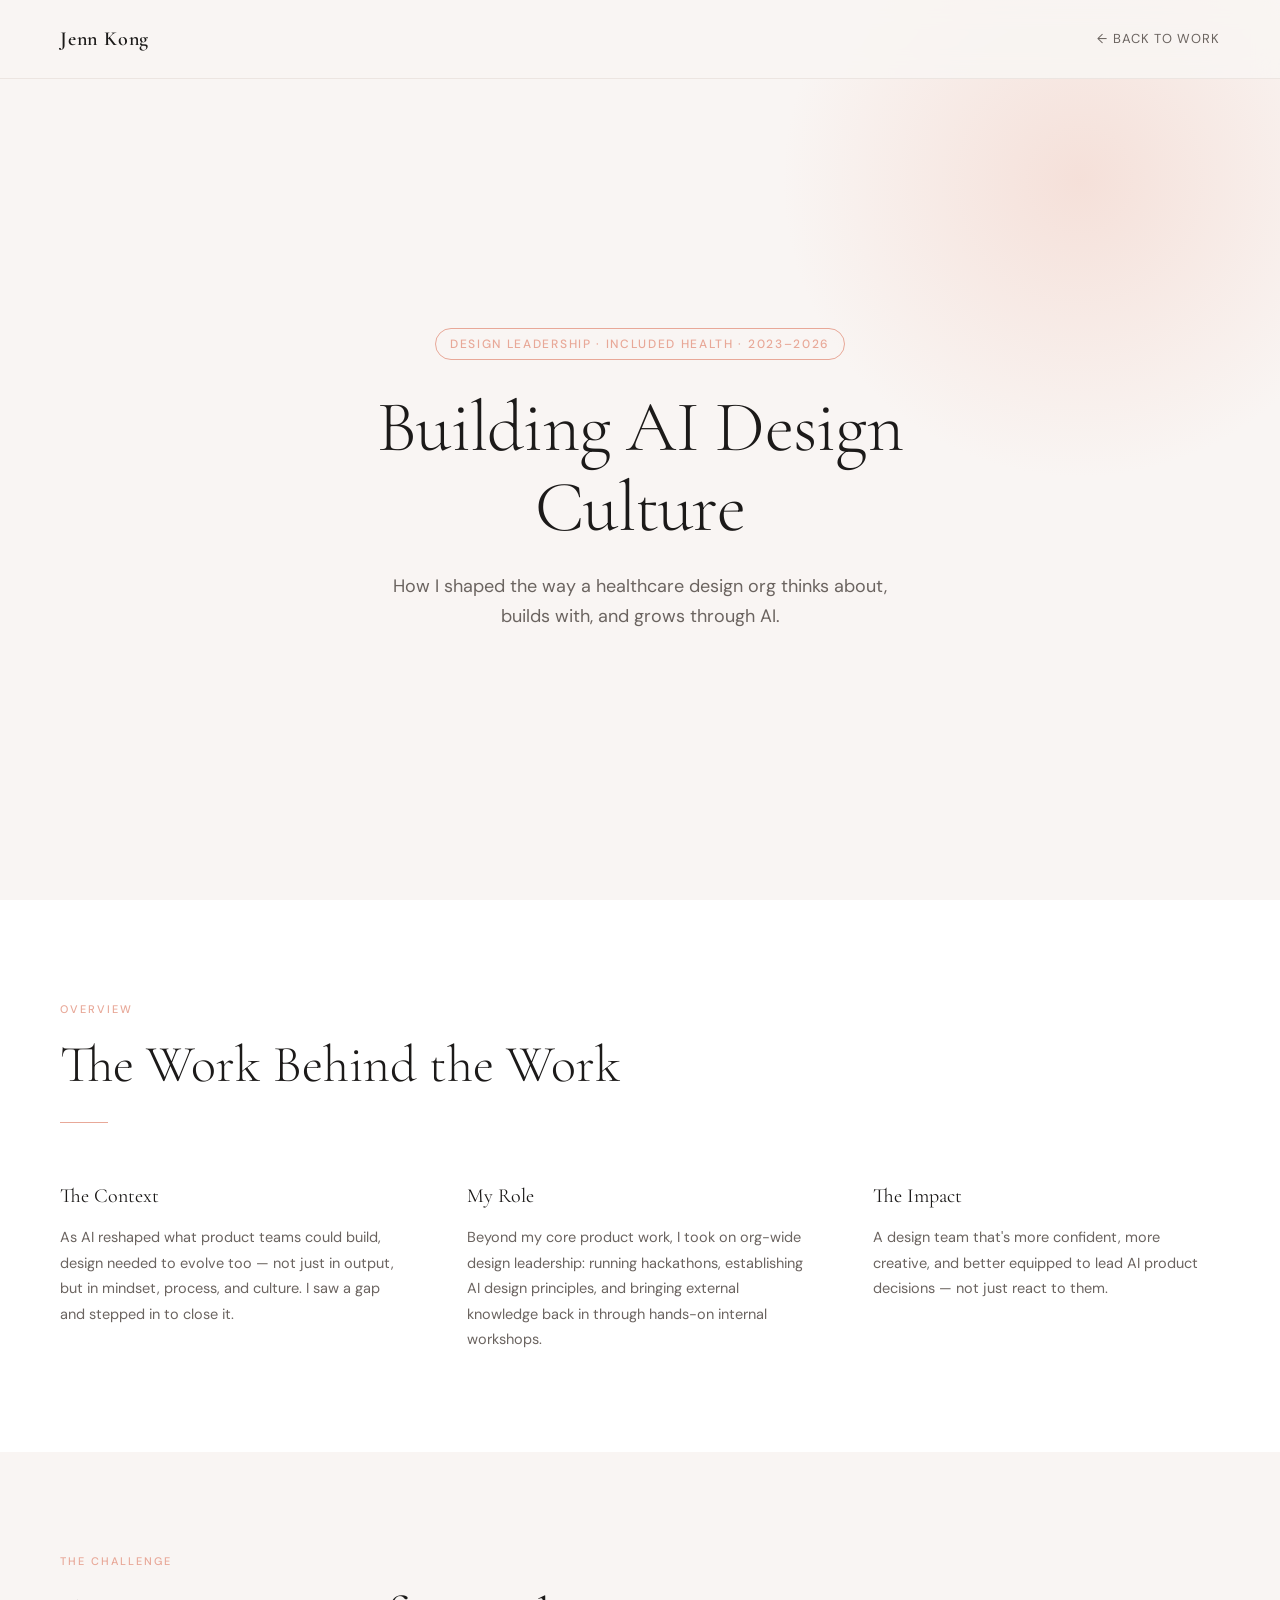
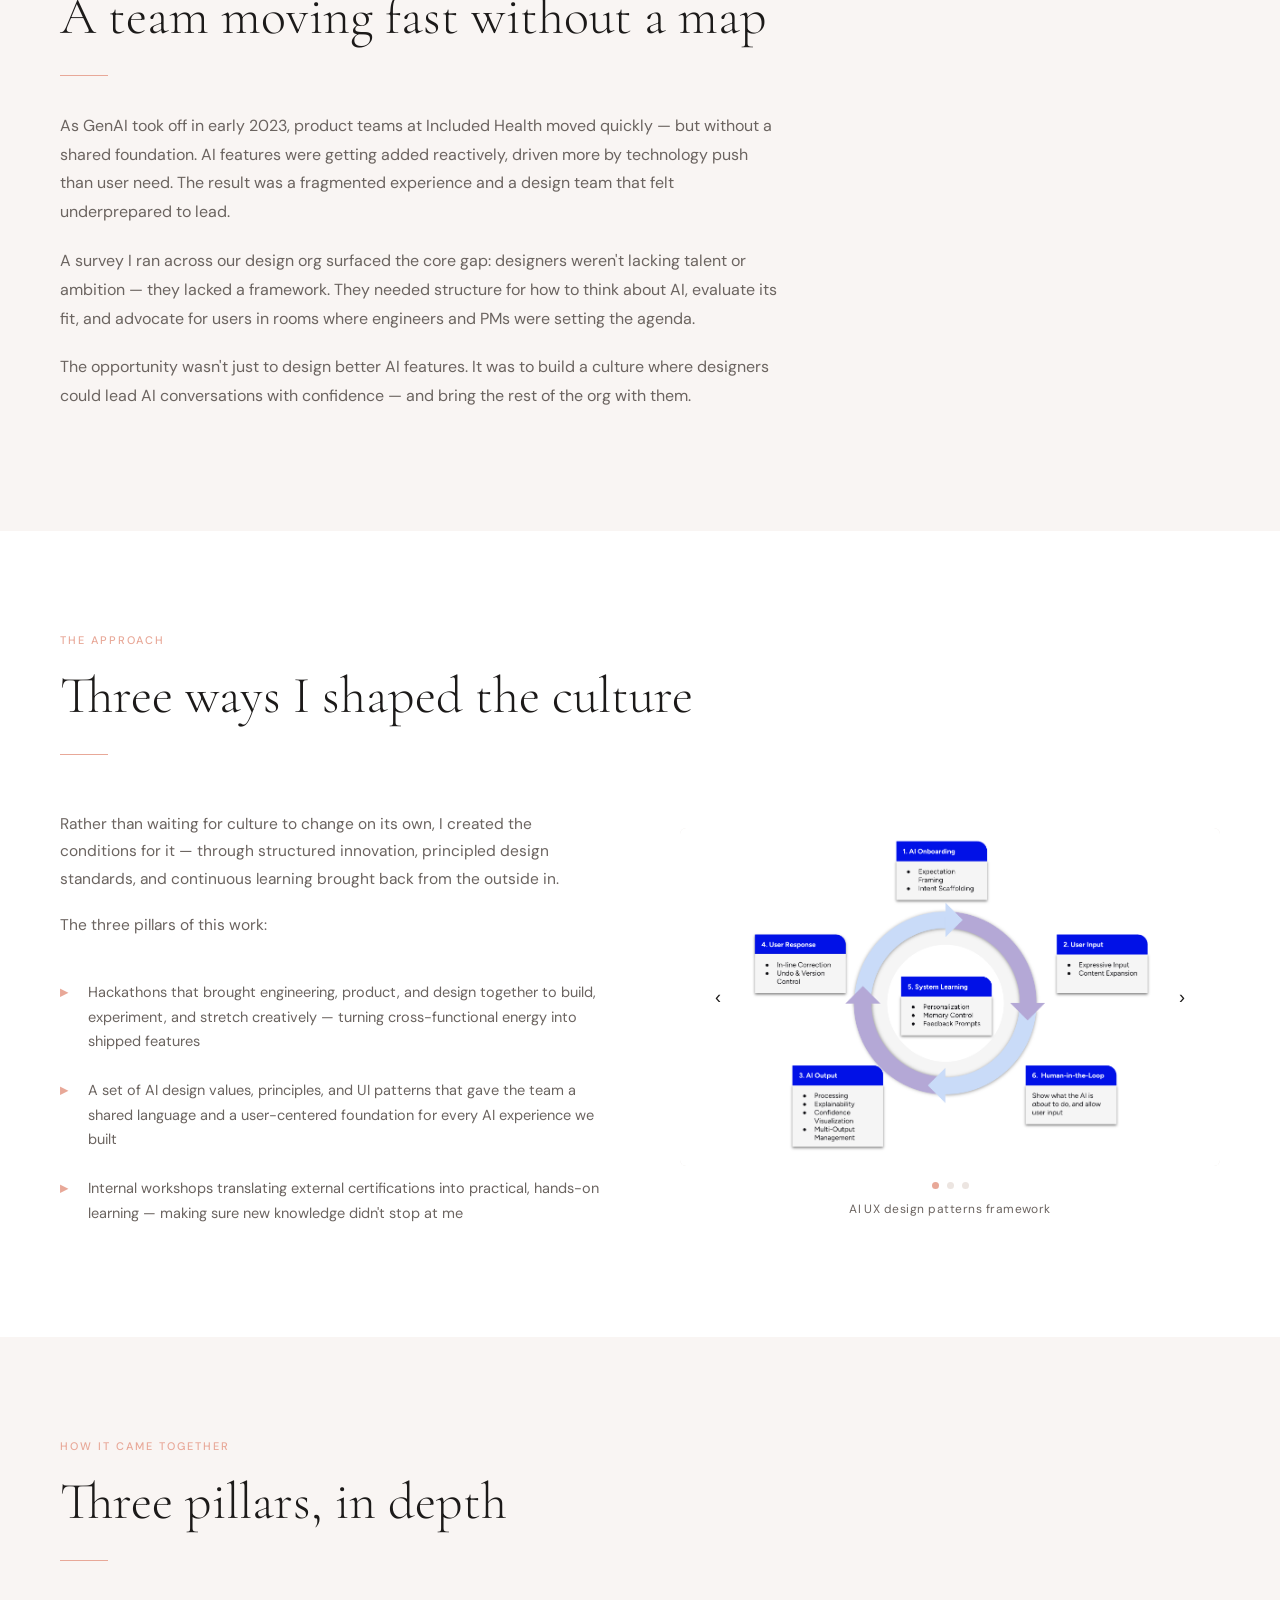
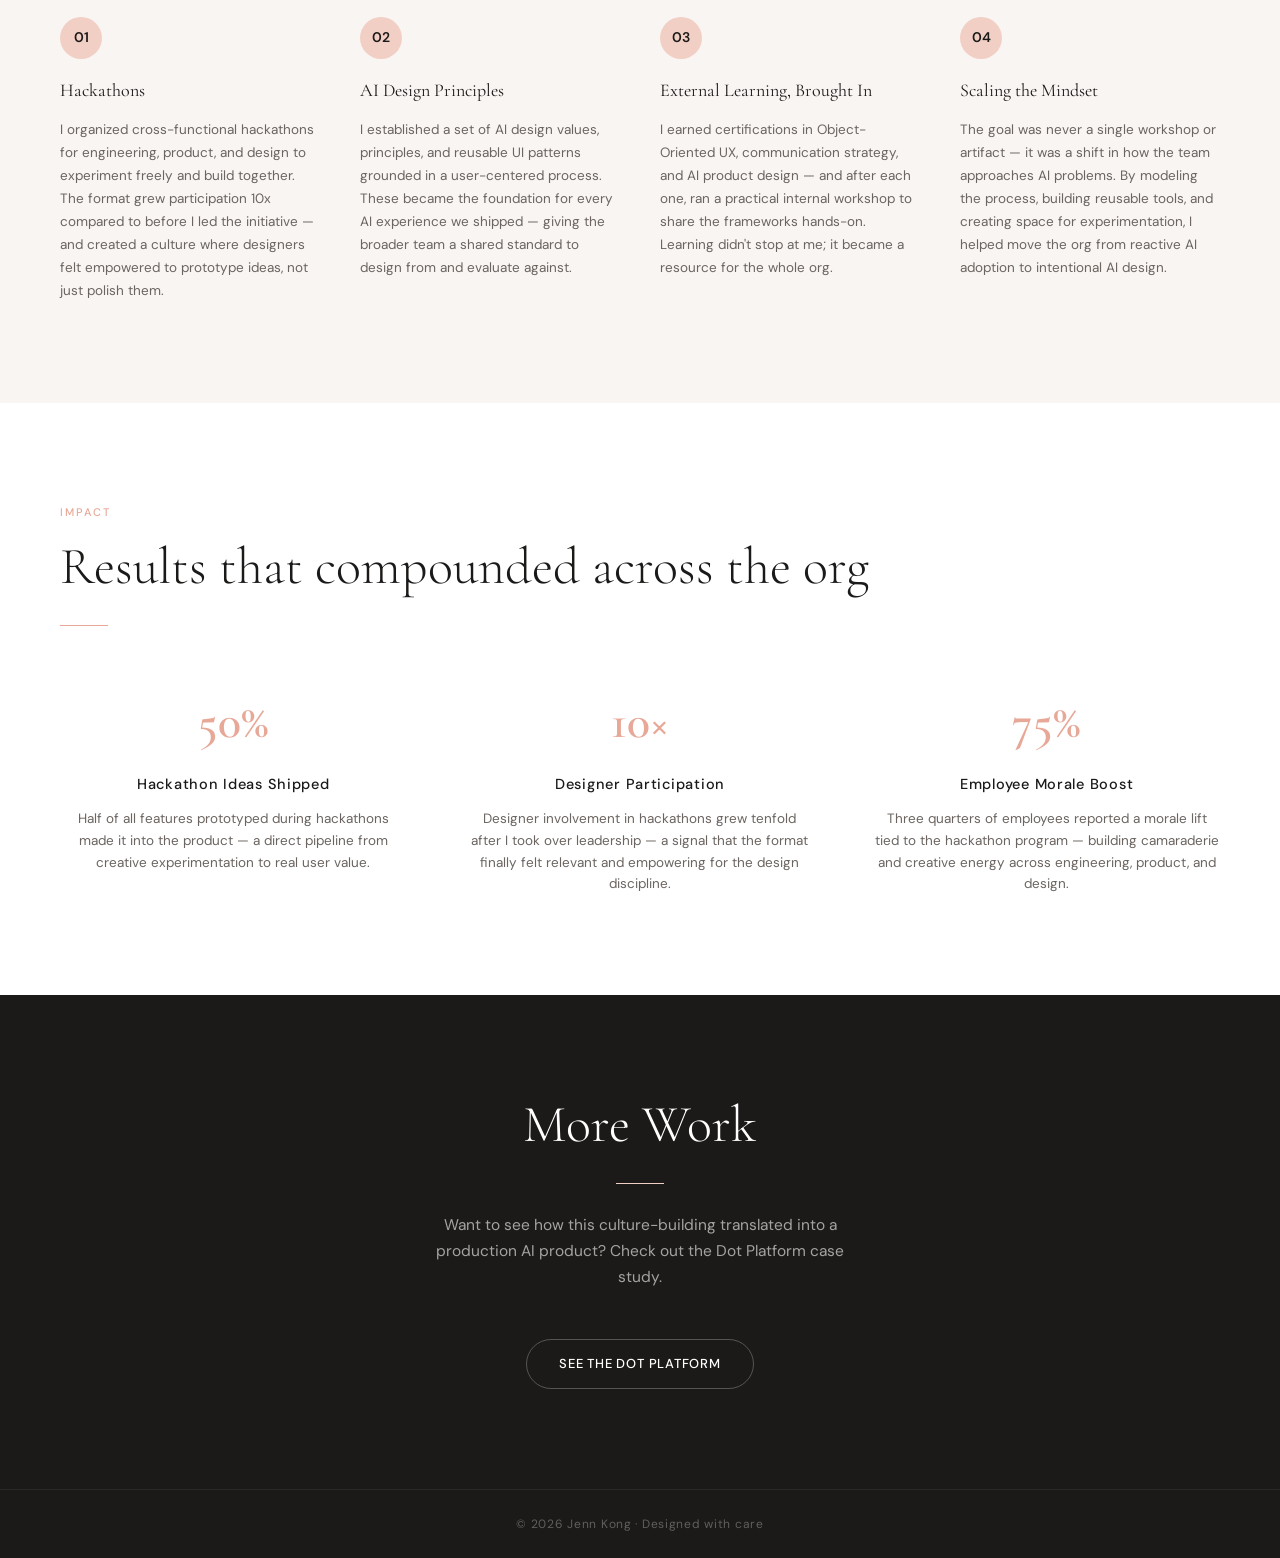
==== case-studies/AIDesignCulture.html @ 0a37d4ef "..." ====
<!DOCTYPE html>
<html lang="en">
<head>
  <meta charset="UTF-8" />
  <meta name="viewport" content="width=device-width, initial-scale=1.0" />
  <title>Building AI Design Culture — Jenn Kong</title>
  <link href="https://fonts.googleapis.com/css2?family=Cormorant+Garamond:ital,wght@0,300;0,400;0,600;1,300;1,400&family=DM+Sans:wght@300;400;500&display=swap" rel="stylesheet" />
  <style>
    :root {
      --blush: #f2cfc4;
      --rose: #e8a898;
      --dark: #1c1a19;
      --mid: #6b6460;
      --light: #f9f5f3;
      --white: #ffffff;
      --border: #ece5e1;
    }

    *, *::before, *::after { box-sizing: border-box; margin: 0; padding: 0; }

    html { scroll-behavior: smooth; }

    body {
      font-family: 'DM Sans', sans-serif;
      background: var(--light);
      color: var(--dark);
      font-size: 15px;
      line-height: 1.7;
      overflow-x: hidden;
    }

    /* ── NAV ── */
    nav {
      position: fixed; top: 0; left: 0; right: 0; z-index: 100;
      display: flex; justify-content: space-between; align-items: center;
      padding: 22px 60px;
      background: rgba(249,245,243,0.88);
      backdrop-filter: blur(12px);
      border-bottom: 1px solid var(--border);
    }
    .nav-logo {
      font-family: 'Cormorant Garamond', serif;
      font-size: 20px; font-weight: 600; letter-spacing: 0.04em;
      color: var(--dark); text-decoration: none;
    }
    .nav-back {
      font-size: 13px; font-weight: 400; letter-spacing: 0.08em;
      text-transform: uppercase; color: var(--mid);
      text-decoration: none; transition: color 0.2s;
    }
    .nav-back:hover { color: var(--dark); }

    /* ── CASE STUDY HEADER ── */
    .case-study-hero {
      min-height: 100vh;
      display: flex; align-items: center; justify-content: center;
      padding: 140px 60px 80px;
      position: relative; overflow: hidden;
      text-align: center;
    }
    .hero-bg-circle {
      position: absolute; top: -120px; right: -100px;
      width: 600px; height: 600px; border-radius: 50%;
      background: radial-gradient(circle, var(--blush) 0%, transparent 70%);
      opacity: 0.55; pointer-events: none;
    }
    .case-study-header {
      max-width: 720px; position: relative; z-index: 1;
    }
    .case-tag {
      display: inline-block; font-size: 12px; letter-spacing: 0.14em;
      text-transform: uppercase; color: var(--rose);
      border: 1px solid var(--rose); padding: 5px 14px; border-radius: 20px;
      margin-bottom: 28px; font-weight: 500;
    }
    h1 {
      font-family: 'Cormorant Garamond', serif;
      font-size: clamp(44px, 7vw, 72px);
      font-weight: 300; line-height: 1.1; letter-spacing: -0.01em;
      color: var(--dark); margin-bottom: 24px;
    }
    .case-subtitle {
      font-size: 18px; color: var(--mid);
      max-width: 500px; margin: 0 auto;
    }

    /* ── SECTION ── */
    section { padding: 100px 60px; }
    .section-label {
      font-size: 11px; letter-spacing: 0.18em; text-transform: uppercase;
      color: var(--rose); font-weight: 500; margin-bottom: 16px;
    }
    h2 {
      font-family: 'Cormorant Garamond', serif;
      font-size: clamp(34px, 5vw, 52px); font-weight: 300;
      line-height: 1.15; color: var(--dark); margin-bottom: 28px;
    }
    .divider {
      width: 48px; height: 1px; background: var(--rose);
      margin-bottom: 36px;
    }

    /* ── OVERVIEW ── */
    #overview { background: var(--white); }
    .overview-grid {
      display: grid; grid-template-columns: repeat(3, 1fr);
      gap: 60px; margin-top: 56px;
    }
    .overview-item h3 {
      font-family: 'Cormorant Garamond', serif;
      font-size: 20px; font-weight: 400; color: var(--dark);
      margin-bottom: 12px;
    }
    .overview-item p {
      color: var(--mid); font-size: 14.5px; line-height: 1.75;
    }

    /* ── PROBLEM ── */
    #problem { background: var(--light); }
    .problem-content {
      max-width: 720px; margin-top: 36px;
    }
    .problem-content p {
      color: var(--mid); font-size: 16px; line-height: 1.8;
      margin-bottom: 20px;
    }

    /* ── SOLUTION ── */
    #solution { background: var(--white); }
    .solution-grid {
      display: grid; grid-template-columns: 1fr 1fr;
      gap: 80px; align-items: center; margin-top: 56px;
    }
    .solution-text {
      color: var(--mid);
    }
    .solution-text p {
      margin-bottom: 18px; font-size: 15.5px; line-height: 1.8;
    }
    .solution-list {
      list-style: none; margin-top: 28px;
    }
    .solution-list li {
      padding: 12px 0; padding-left: 28px; position: relative;
      color: var(--mid); font-size: 14.5px;
    }
    .solution-list li::before {
      content: '▸'; position: absolute; left: 0; color: var(--rose);
      font-weight: bold;
    }
    .solution-image {
      aspect-ratio: 1; border-radius: 4px;
      background: linear-gradient(135deg, var(--blush), var(--border));
      display: flex; align-items: center; justify-content: center;
      font-family: 'Cormorant Garamond', serif;
      font-size: 24px; color: var(--mid); font-style: italic;
    }

    /* ── CAROUSEL ── */
    .carousel-wrapper {
      position: relative; width: 100%; overflow: hidden;
      border-radius: 6px; background: var(--border);
    }
    .carousel-track {
      display: flex;
      transition: transform 0.5s cubic-bezier(0.4, 0, 0.2, 1);
    }
    .carousel-slide {
      min-width: 100%; aspect-ratio: 16/10; overflow: hidden;
    }
    .carousel-slide img {
      width: 100%; height: 100%; object-fit: cover;
      display: block; cursor: pointer;
    }
    .carousel-slide.fit-contain img {
      object-fit: contain; background: var(--white);
    }
    .carousel-btn {
      position: absolute; top: 50%; transform: translateY(-50%);
      background: rgba(255,255,255,0.9); border: none;
      width: 44px; height: 44px; border-radius: 50%;
      cursor: pointer; font-size: 18px;
      display: flex; align-items: center; justify-content: center;
      transition: all 0.2s; z-index: 10; color: var(--dark);
    }
    .carousel-btn:hover { background: var(--white); box-shadow: 0 4px 16px rgba(0,0,0,0.12); }
    .carousel-btn-prev { left: 16px; }
    .carousel-btn-next { right: 16px; }
    .carousel-dots {
      display: flex; justify-content: center; gap: 8px; margin-top: 16px;
    }
    .carousel-dot {
      width: 7px; height: 7px; border-radius: 50%;
      background: var(--border); cursor: pointer;
      transition: background 0.2s; border: none;
    }
    .carousel-dot.active { background: var(--rose); }
    .carousel-caption {
      font-size: 12px; color: var(--mid); text-align: center;
      margin-top: 10px; letter-spacing: 0.04em; min-height: 18px;
    }

    /* ── PROCESS ── */
    #process { background: var(--light); }
    .process-timeline {
      display: grid; grid-template-columns: repeat(4, 1fr);
      gap: 40px; margin-top: 56px;
    }
    .timeline-item h3 {
      font-family: 'Cormorant Garamond', serif;
      font-size: 18px; font-weight: 400; color: var(--dark);
      margin-bottom: 14px;
    }
    .timeline-item p {
      color: var(--mid); font-size: 13.5px; line-height: 1.7;
    }
    .timeline-step {
      display: inline-block; width: 42px; height: 42px;
      border-radius: 50%; background: var(--blush);
      display: flex; align-items: center; justify-content: center;
      font-weight: 600; color: var(--dark); margin-bottom: 16px;
      font-size: 14px;
    }

    /* ── RESULTS ── */
    #results { background: var(--white); }
    .results-grid {
      display: grid; grid-template-columns: repeat(3, 1fr);
      gap: 60px; margin-top: 56px;
    }
    .result-card {
      text-align: center;
    }
    .result-stat {
      font-family: 'Cormorant Garamond', serif;
      font-size: 48px; font-weight: 600; color: var(--rose);
      margin-bottom: 8px;
    }
    .result-label {
      color: var(--dark); font-size: 14.5px; font-weight: 500;
      letter-spacing: 0.05em;
    }
    .result-desc {
      color: var(--mid); font-size: 13.5px; margin-top: 12px;
      line-height: 1.6;
    }

    /* ── CTA ── */
    .case-study-cta {
      text-align: center; padding: 100px 60px;
      background: var(--dark); color: var(--white);
    }
    .case-study-cta h2 { color: var(--white); }
    .case-study-cta .divider { background: var(--blush); margin: 28px auto; }
    .case-study-cta p {
      color: rgba(255,255,255,0.6); max-width: 440px;
      margin: 0 auto 48px; font-size: 15.5px;
    }
    .btn {
      display: inline-block; padding: 13px 32px; border-radius: 40px;
      font-size: 13px; font-weight: 500; letter-spacing: 0.06em;
      text-transform: uppercase; text-decoration: none;
      transition: all 0.25s;
    }
    .btn-outline {
      background: transparent; color: var(--white);
      border: 1px solid rgba(255,255,255,0.25);
    }
    .btn-outline:hover {
      background: var(--blush); color: var(--dark);
      border-color: var(--blush);
    }

    /* ── FOOTER ── */
    footer {
      background: var(--dark); color: rgba(255,255,255,0.3);
      text-align: center; font-size: 12px; letter-spacing: 0.06em;
      padding: 24px 60px; border-top: 1px solid rgba(255,255,255,0.07);
    }

    /* ── RESPONSIVE ── */
    @media (max-width: 900px) {
      nav { padding: 18px 28px; }
      section { padding: 72px 28px; }
      .case-study-hero { padding: 120px 28px 60px; }
      .overview-grid,
      .solution-grid,
      .results-grid { grid-template-columns: 1fr; gap: 40px; }
      .process-timeline { grid-template-columns: 1fr 1fr; }
    }
    @media (max-width: 600px) {
      .process-timeline { grid-template-columns: 1fr; }
    }
  </style>
</head>
<body>

  <!-- NAV -->
  <nav>
    <a href="../index.html" class="nav-logo">Jenn Kong</a>
    <a href="../index.html#projects" class="nav-back">← Back to Work</a>
  </nav>

  <!-- HERO -->
  <section class="case-study-hero">
    <div class="hero-bg-circle"></div>
    <div class="case-study-header">
      <div class="case-tag">Design Leadership · Included Health · 2023–2026</div>
      <h1>Building AI Design Culture</h1>
      <p class="case-subtitle">How I shaped the way a healthcare design org thinks about, builds with, and grows through AI.</p>
    </div>
  </section>

  <section id="overview">
    <div class="section-label">Overview</div>
    <h2>The Work Behind the Work</h2>
    <div class="divider"></div>
    <div class="overview-grid">
      <div class="overview-item">
        <h3>The Context</h3>
        <p>As AI reshaped what product teams could build, design needed to evolve too — not just in output, but in mindset, process, and culture. I saw a gap and stepped in to close it.</p>
      </div>
      <div class="overview-item">
        <h3>My Role</h3>
        <p>Beyond my core product work, I took on org-wide design leadership: running hackathons, establishing AI design principles, and bringing external knowledge back in through hands-on internal workshops.</p>
      </div>
      <div class="overview-item">
        <h3>The Impact</h3>
        <p>A design team that's more confident, more creative, and better equipped to lead AI product decisions — not just react to them.</p>
      </div>
    </div>
  </section>

  <!-- PROBLEM -->
  <section id="problem">
    <div class="section-label">The Challenge</div>
    <h2>A team moving fast without a map</h2>
    <div class="divider"></div>
    <div class="problem-content">
      <p>As GenAI took off in early 2023, product teams at Included Health moved quickly — but without a shared foundation. AI features were getting added reactively, driven more by technology push than user need. The result was a fragmented experience and a design team that felt underprepared to lead.</p>
      <p>A survey I ran across our design org surfaced the core gap: designers weren't lacking talent or ambition — they lacked a framework. They needed structure for how to think about AI, evaluate its fit, and advocate for users in rooms where engineers and PMs were setting the agenda.</p>
      <p>The opportunity wasn't just to design better AI features. It was to build a culture where designers could lead AI conversations with confidence — and bring the rest of the org with them.</p>
    </div>
  </section>

  <!-- SOLUTION -->
  <section id="solution">
    <div class="section-label">The Approach</div>
    <h2>Three ways I shaped the culture</h2>
    <div class="divider"></div>
    <div class="solution-grid">
      <div class="solution-text">
        <p>Rather than waiting for culture to change on its own, I created the conditions for it — through structured innovation, principled design standards, and continuous learning brought back from the outside in.</p>
        <p>The three pillars of this work:</p>
        <ul class="solution-list">
          <li>Hackathons that brought engineering, product, and design together to build, experiment, and stretch creatively — turning cross-functional energy into shipped features</li>
          <li>A set of AI design values, principles, and UI patterns that gave the team a shared language and a user-centered foundation for every AI experience we built</li>
          <li>Internal workshops translating external certifications into practical, hands-on learning — making sure new knowledge didn't stop at me</li>
        </ul>
      </div>
      <div>
        <div class="carousel-wrapper">
          <div class="carousel-track" id="carouselTrack">
            <div class="carousel-slide fit-contain"><img src="../images/AI-UX-patterns.png" alt="AI UX design patterns framework" /></div>
            <div class="carousel-slide"><img src="../images/AI-Workshop.jpg" alt="AI design workshop in session" /></div>
            <div class="carousel-slide fit-contain"><img src="../images/Kong-sketch_notes.png" alt="Sketchnotes from Rosenfeld Media talk" /></div>
          </div>
          <button class="carousel-btn carousel-btn-prev" onclick="moveCarousel(-1)">‹</button>
          <button class="carousel-btn carousel-btn-next" onclick="moveCarousel(1)">›</button>
        </div>
        <div class="carousel-dots" id="carouselDots">
          <button class="carousel-dot active" onclick="goToSlide(0)"></button>
          <button class="carousel-dot" onclick="goToSlide(1)"></button>
          <button class="carousel-dot" onclick="goToSlide(2)"></button>
        </div>
        <div class="carousel-caption" id="carouselCaption">AI UX design patterns framework</div>
      </div>
    </div>
  </section>

  <!-- PROCESS -->
  <section id="process">
    <div class="section-label">How It Came Together</div>
    <h2>Three pillars, in depth</h2>
    <div class="divider"></div>
    <div class="process-timeline">
      <div class="timeline-item">
        <div class="timeline-step">01</div>
        <h3>Hackathons</h3>
        <p>I organized cross-functional hackathons for engineering, product, and design to experiment freely and build together. The format grew participation 10x compared to before I led the initiative — and created a culture where designers felt empowered to prototype ideas, not just polish them.</p>
      </div>
      <div class="timeline-item">
        <div class="timeline-step">02</div>
        <h3>AI Design Principles</h3>
        <p>I established a set of AI design values, principles, and reusable UI patterns grounded in a user-centered process. These became the foundation for every AI experience we shipped — giving the broader team a shared standard to design from and evaluate against.</p>
      </div>
      <div class="timeline-item">
        <div class="timeline-step">03</div>
        <h3>External Learning, Brought In</h3>
        <p>I earned certifications in Object-Oriented UX, communication strategy, and AI product design — and after each one, ran a practical internal workshop to share the frameworks hands-on. Learning didn't stop at me; it became a resource for the whole org.</p>
      </div>
      <div class="timeline-item">
        <div class="timeline-step">04</div>
        <h3>Scaling the Mindset</h3>
        <p>The goal was never a single workshop or artifact — it was a shift in how the team approaches AI problems. By modeling the process, building reusable tools, and creating space for experimentation, I helped move the org from reactive AI adoption to intentional AI design.</p>
      </div>
    </div>
  </section>

  <!-- RESULTS -->
  <section id="results">
    <div class="section-label">Impact</div>
    <h2>Results that compounded across the org</h2>
    <div class="divider"></div>
    <div class="results-grid">
      <div class="result-card">
        <div class="result-stat">50%</div>
        <div class="result-label">Hackathon Ideas Shipped</div>
        <p class="result-desc">Half of all features prototyped during hackathons made it into the product — a direct pipeline from creative experimentation to real user value.</p>
      </div>
      <div class="result-card">
        <div class="result-stat">10×</div>
        <div class="result-label">Designer Participation</div>
        <p class="result-desc">Designer involvement in hackathons grew tenfold after I took over leadership — a signal that the format finally felt relevant and empowering for the design discipline.</p>
      </div>
      <div class="result-card">
        <div class="result-stat">75%</div>
        <div class="result-label">Employee Morale Boost</div>
        <p class="result-desc">Three quarters of employees reported a morale lift tied to the hackathon program — building camaraderie and creative energy across engineering, product, and design.</p>
      </div>
    </div>
  </section>

  <!-- CTA -->
  <section class="case-study-cta">
    <h2>More Work</h2>
    <div class="divider"></div>
    <p>Want to see how this culture-building translated into a production AI product? Check out the Dot Platform case study.</p>
    <a href="DotPlatform.html" class="btn btn-outline">See the Dot Platform</a>
  </section>

  <!-- FOOTER -->
  <footer>
    <span>© 2026 Jenn Kong · Designed with care</span>
  </footer>

  <script>
    const captions = [
      'AI UX design patterns framework',
      'AI design workshop in session',
      'Sketchnotes from Rosenfeld Media talk'
    ];

    let current = 0;
    const total = 3;

    function updateCarousel() {
      document.getElementById('carouselTrack').style.transform = `translateX(-${current * 100}%)`;
      document.getElementById('carouselCaption').textContent = captions[current];
      document.querySelectorAll('.carousel-dot').forEach((dot, i) => {
        dot.classList.toggle('active', i === current);
      });
    }

    let isPaused = false;
    let autoPlay;

    function startAutoPlay() {
      clearInterval(autoPlay);
      autoPlay = setInterval(() => {
        current = (current + 1 + total) % total;
        updateCarousel();
      }, 4000);
    }

    function pauseCarousel() { clearInterval(autoPlay); }
    function resumeCarousel() { if (!isPaused) startAutoPlay(); }

    function moveCarousel(dir) {
      current = (current + dir + total) % total;
      updateCarousel();
      isPaused = true;
      pauseCarousel();
    }

    function goToSlide(index) {
      current = index;
      updateCarousel();
    }

    startAutoPlay();

    document.querySelector('.carousel-wrapper').addEventListener('mouseenter', pauseCarousel);
    document.querySelector('.carousel-wrapper').addEventListener('mouseleave', resumeCarousel);

    document.querySelectorAll('.carousel-slide img').forEach(img => {
      img.addEventListener('click', () => {
        isPaused ? (isPaused = false, startAutoPlay()) : (isPaused = true, pauseCarousel());
      });
    });
  </script>
</body>
</html>
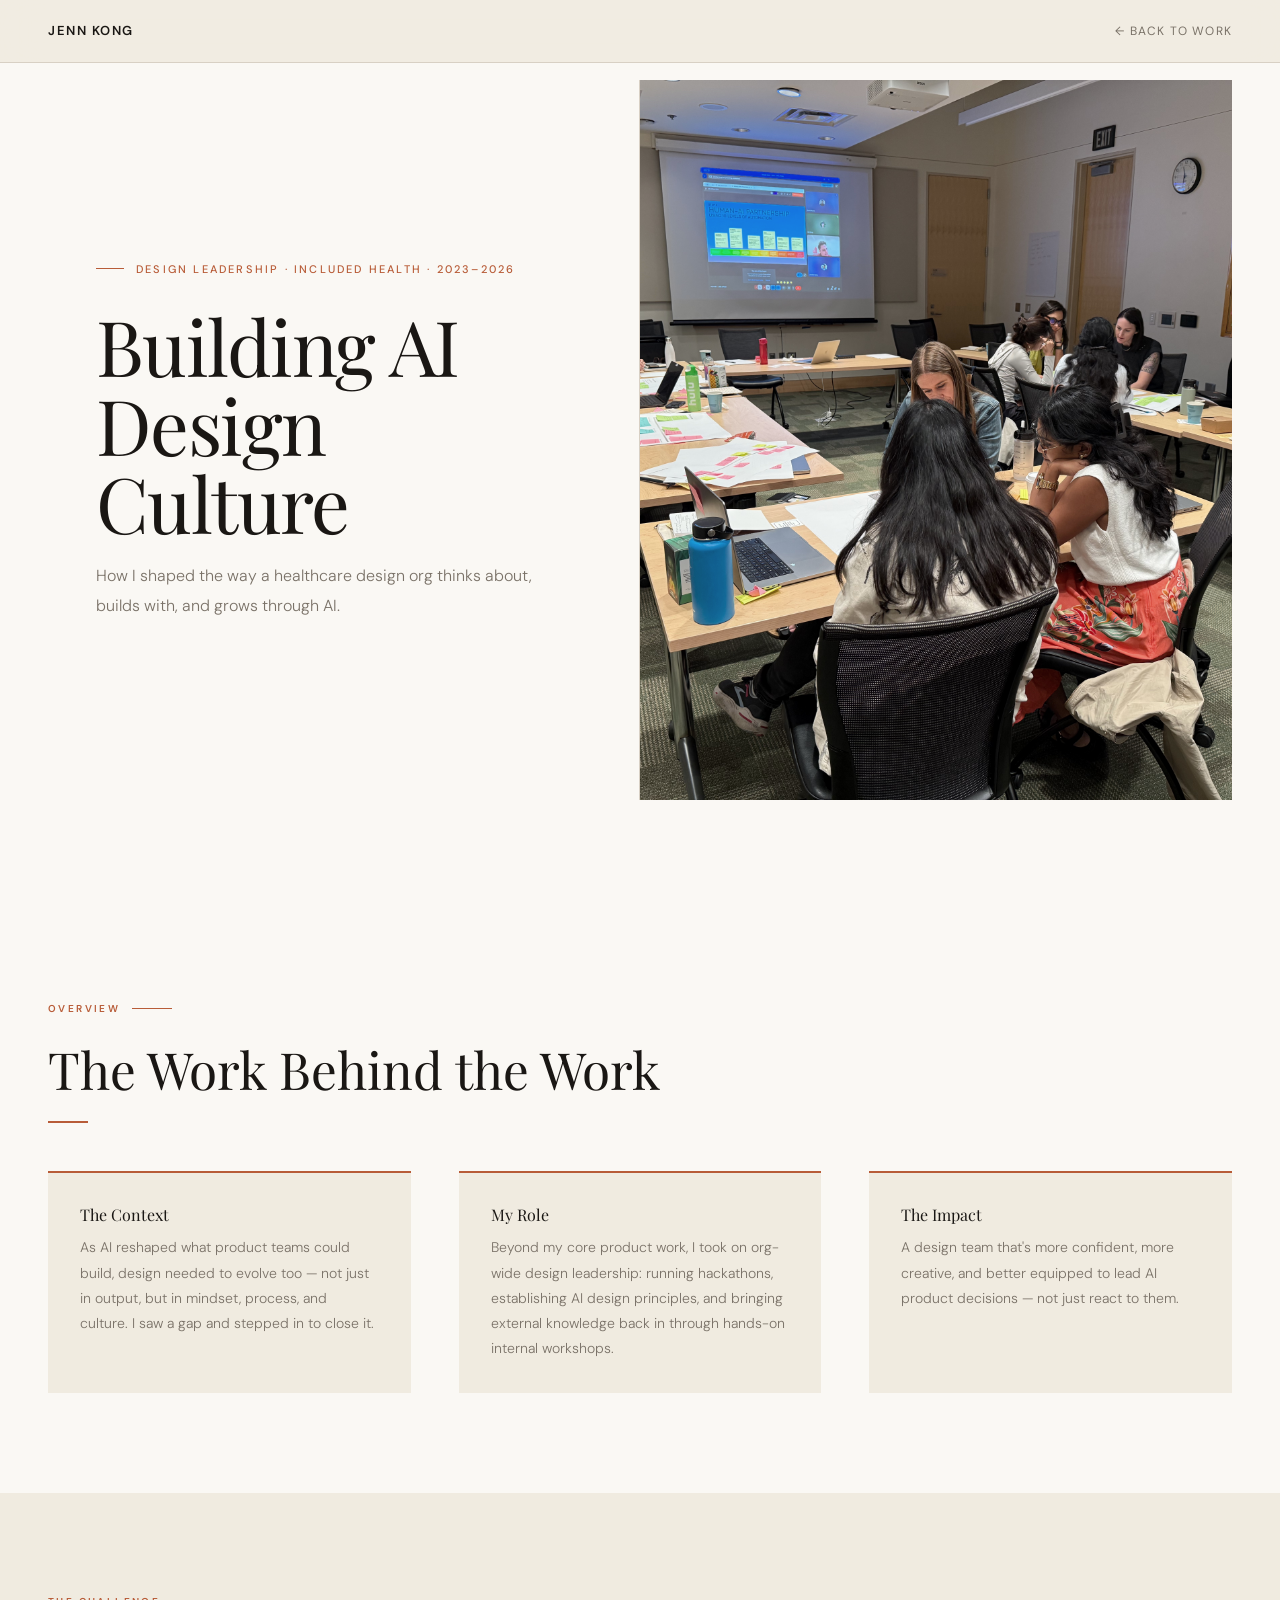
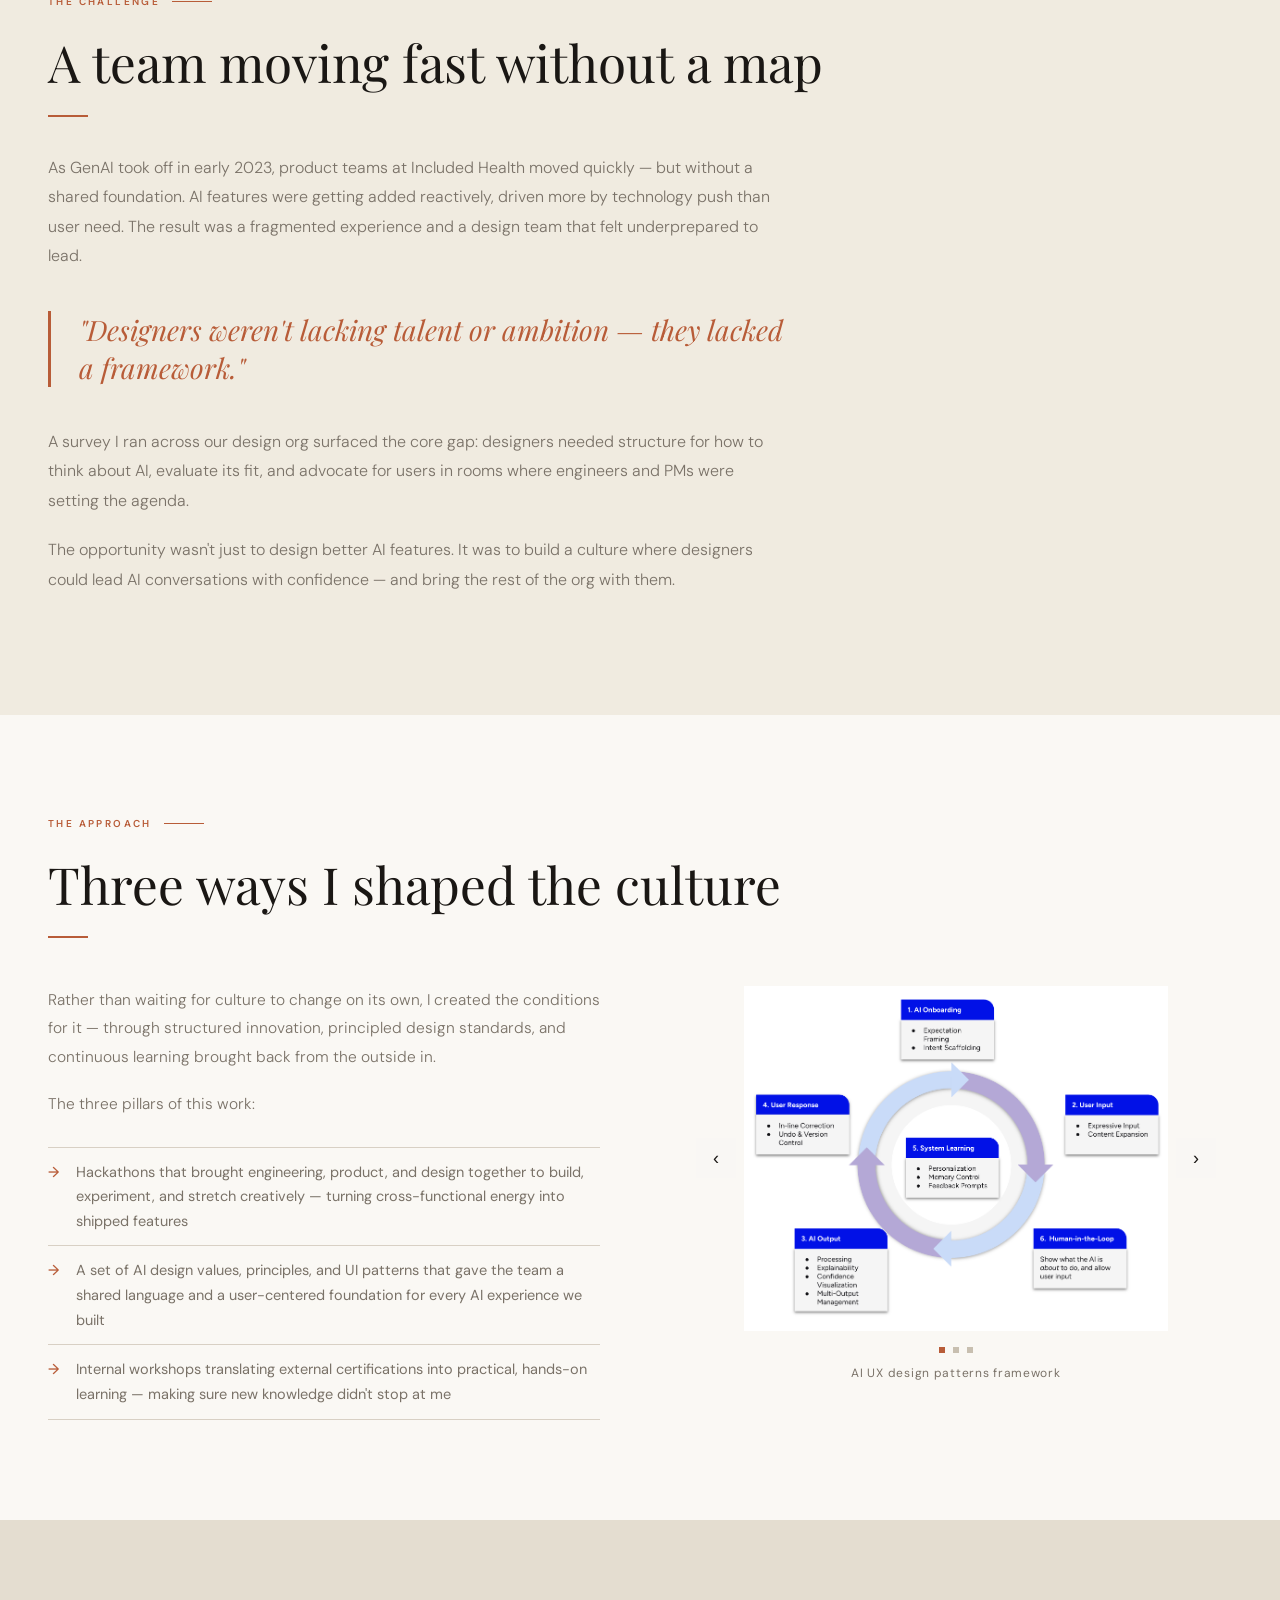
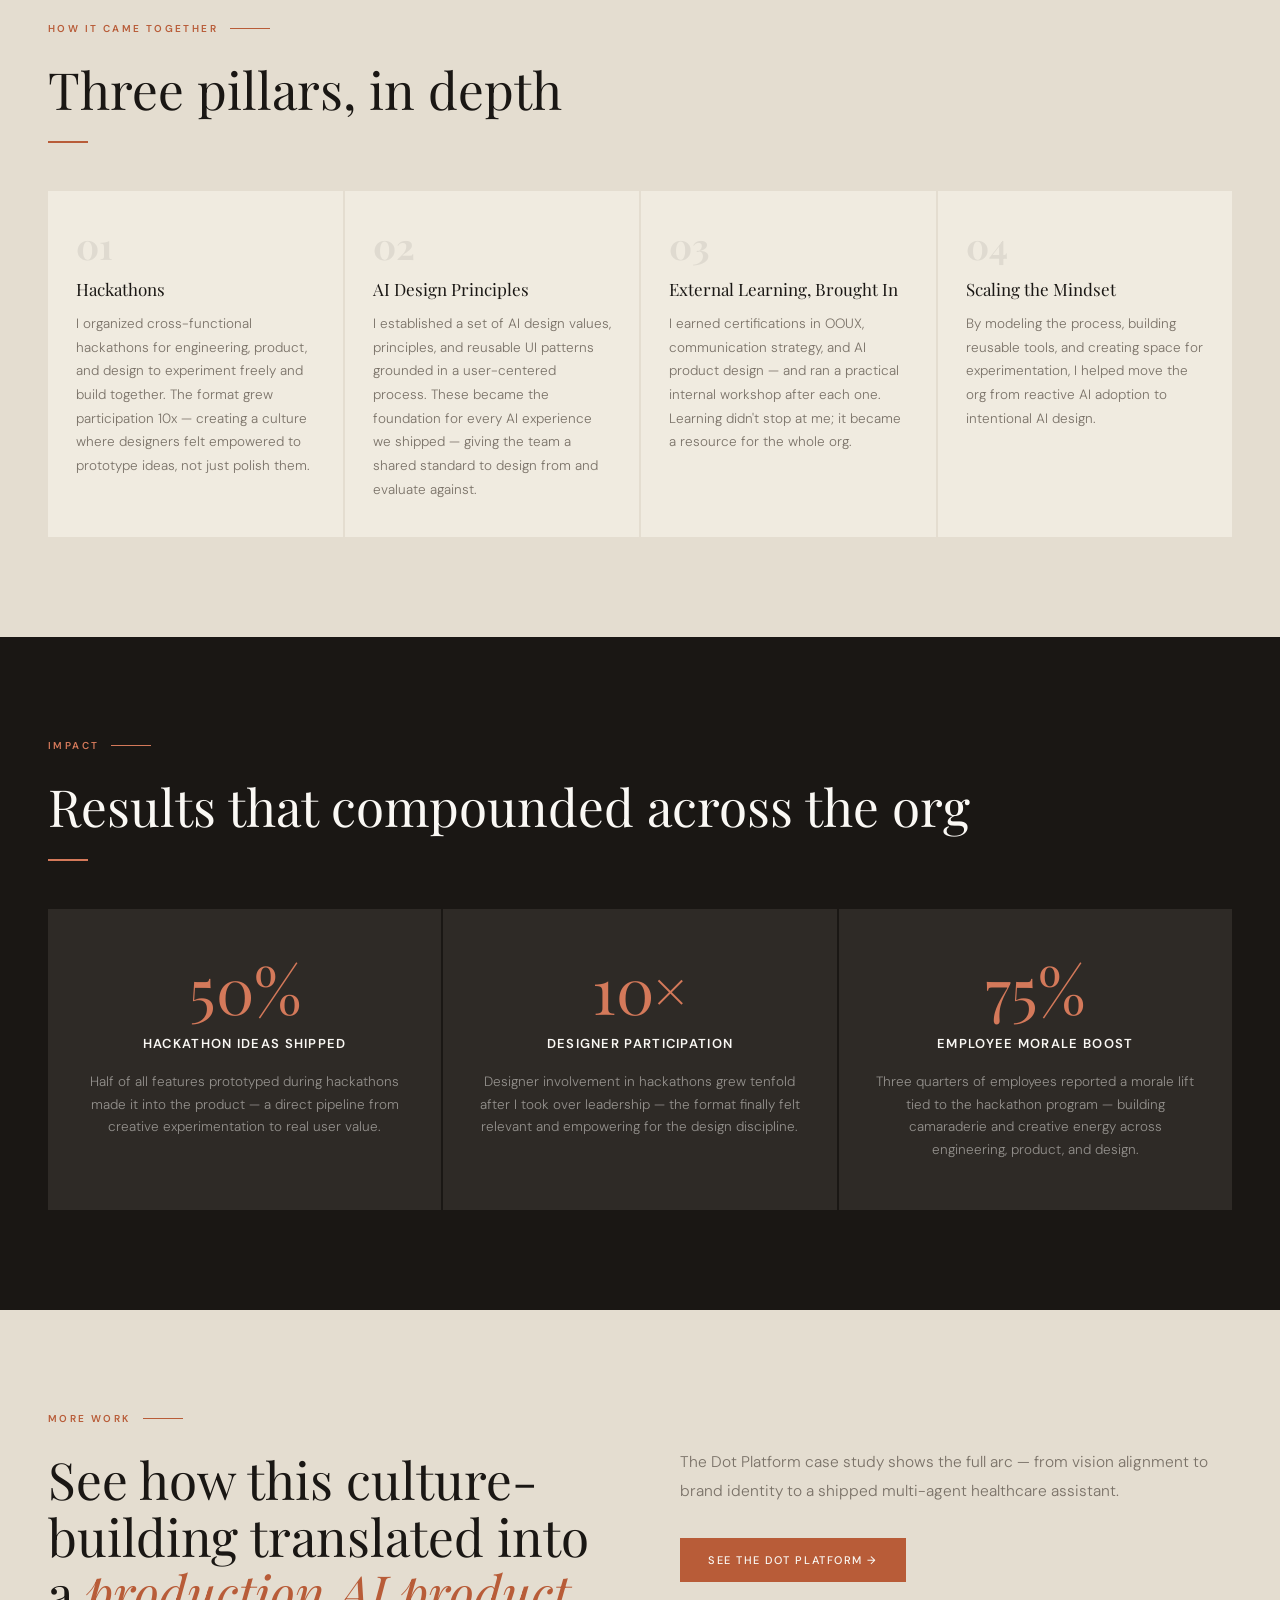
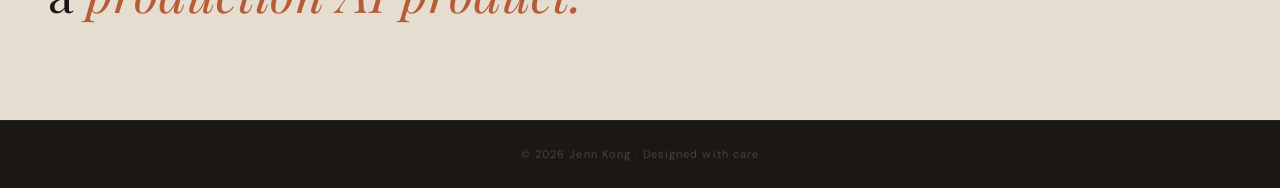
==== commit 46936f0a: "..." ====
--- a/case-studies/AIDesignCulture.html
+++ b/case-studies/AIDesignCulture.html
@@ -4,294 +4,7 @@
   <meta charset="UTF-8" />
   <meta name="viewport" content="width=device-width, initial-scale=1.0" />
   <title>Building AI Design Culture — Jenn Kong</title>
-  <link href="https://fonts.googleapis.com/css2?family=Cormorant+Garamond:ital,wght@0,300;0,400;0,600;1,300;1,400&family=DM+Sans:wght@300;400;500&display=swap" rel="stylesheet" />
-  <style>
-    :root {
-      --blush: #f2cfc4;
-      --rose: #e8a898;
-      --dark: #1c1a19;
-      --mid: #6b6460;
-      --light: #f9f5f3;
-      --white: #ffffff;
-      --border: #ece5e1;
-    }
-
-    *, *::before, *::after { box-sizing: border-box; margin: 0; padding: 0; }
-
-    html { scroll-behavior: smooth; }
-
-    body {
-      font-family: 'DM Sans', sans-serif;
-      background: var(--light);
-      color: var(--dark);
-      font-size: 15px;
-      line-height: 1.7;
-      overflow-x: hidden;
-    }
-
-    /* ── NAV ── */
-    nav {
-      position: fixed; top: 0; left: 0; right: 0; z-index: 100;
-      display: flex; justify-content: space-between; align-items: center;
-      padding: 22px 60px;
-      background: rgba(249,245,243,0.88);
-      backdrop-filter: blur(12px);
-      border-bottom: 1px solid var(--border);
-    }
-    .nav-logo {
-      font-family: 'Cormorant Garamond', serif;
-      font-size: 20px; font-weight: 600; letter-spacing: 0.04em;
-      color: var(--dark); text-decoration: none;
-    }
-    .nav-back {
-      font-size: 13px; font-weight: 400; letter-spacing: 0.08em;
-      text-transform: uppercase; color: var(--mid);
-      text-decoration: none; transition: color 0.2s;
-    }
-    .nav-back:hover { color: var(--dark); }
-
-    /* ── CASE STUDY HEADER ── */
-    .case-study-hero {
-      min-height: 100vh;
-      display: flex; align-items: center; justify-content: center;
-      padding: 140px 60px 80px;
-      position: relative; overflow: hidden;
-      text-align: center;
-    }
-    .hero-bg-circle {
-      position: absolute; top: -120px; right: -100px;
-      width: 600px; height: 600px; border-radius: 50%;
-      background: radial-gradient(circle, var(--blush) 0%, transparent 70%);
-      opacity: 0.55; pointer-events: none;
-    }
-    .case-study-header {
-      max-width: 720px; position: relative; z-index: 1;
-    }
-    .case-tag {
-      display: inline-block; font-size: 12px; letter-spacing: 0.14em;
-      text-transform: uppercase; color: var(--rose);
-      border: 1px solid var(--rose); padding: 5px 14px; border-radius: 20px;
-      margin-bottom: 28px; font-weight: 500;
-    }
-    h1 {
-      font-family: 'Cormorant Garamond', serif;
-      font-size: clamp(44px, 7vw, 72px);
-      font-weight: 300; line-height: 1.1; letter-spacing: -0.01em;
-      color: var(--dark); margin-bottom: 24px;
-    }
-    .case-subtitle {
-      font-size: 18px; color: var(--mid);
-      max-width: 500px; margin: 0 auto;
-    }
-
-    /* ── SECTION ── */
-    section { padding: 100px 60px; }
-    .section-label {
-      font-size: 11px; letter-spacing: 0.18em; text-transform: uppercase;
-      color: var(--rose); font-weight: 500; margin-bottom: 16px;
-    }
-    h2 {
-      font-family: 'Cormorant Garamond', serif;
-      font-size: clamp(34px, 5vw, 52px); font-weight: 300;
-      line-height: 1.15; color: var(--dark); margin-bottom: 28px;
-    }
-    .divider {
-      width: 48px; height: 1px; background: var(--rose);
-      margin-bottom: 36px;
-    }
-
-    /* ── OVERVIEW ── */
-    #overview { background: var(--white); }
-    .overview-grid {
-      display: grid; grid-template-columns: repeat(3, 1fr);
-      gap: 60px; margin-top: 56px;
-    }
-    .overview-item h3 {
-      font-family: 'Cormorant Garamond', serif;
-      font-size: 20px; font-weight: 400; color: var(--dark);
-      margin-bottom: 12px;
-    }
-    .overview-item p {
-      color: var(--mid); font-size: 14.5px; line-height: 1.75;
-    }
-
-    /* ── PROBLEM ── */
-    #problem { background: var(--light); }
-    .problem-content {
-      max-width: 720px; margin-top: 36px;
-    }
-    .problem-content p {
-      color: var(--mid); font-size: 16px; line-height: 1.8;
-      margin-bottom: 20px;
-    }
-
-    /* ── SOLUTION ── */
-    #solution { background: var(--white); }
-    .solution-grid {
-      display: grid; grid-template-columns: 1fr 1fr;
-      gap: 80px; align-items: center; margin-top: 56px;
-    }
-    .solution-text {
-      color: var(--mid);
-    }
-    .solution-text p {
-      margin-bottom: 18px; font-size: 15.5px; line-height: 1.8;
-    }
-    .solution-list {
-      list-style: none; margin-top: 28px;
-    }
-    .solution-list li {
-      padding: 12px 0; padding-left: 28px; position: relative;
-      color: var(--mid); font-size: 14.5px;
-    }
-    .solution-list li::before {
-      content: '▸'; position: absolute; left: 0; color: var(--rose);
-      font-weight: bold;
-    }
-    .solution-image {
-      aspect-ratio: 1; border-radius: 4px;
-      background: linear-gradient(135deg, var(--blush), var(--border));
-      display: flex; align-items: center; justify-content: center;
-      font-family: 'Cormorant Garamond', serif;
-      font-size: 24px; color: var(--mid); font-style: italic;
-    }
-
-    /* ── CAROUSEL ── */
-    .carousel-wrapper {
-      position: relative; width: 100%; overflow: hidden;
-      border-radius: 6px; background: var(--border);
-    }
-    .carousel-track {
-      display: flex;
-      transition: transform 0.5s cubic-bezier(0.4, 0, 0.2, 1);
-    }
-    .carousel-slide {
-      min-width: 100%; aspect-ratio: 16/10; overflow: hidden;
-    }
-    .carousel-slide img {
-      width: 100%; height: 100%; object-fit: cover;
-      display: block; cursor: pointer;
-    }
-    .carousel-slide.fit-contain img {
-      object-fit: contain; background: var(--white);
-    }
-    .carousel-btn {
-      position: absolute; top: 50%; transform: translateY(-50%);
-      background: rgba(255,255,255,0.9); border: none;
-      width: 44px; height: 44px; border-radius: 50%;
-      cursor: pointer; font-size: 18px;
-      display: flex; align-items: center; justify-content: center;
-      transition: all 0.2s; z-index: 10; color: var(--dark);
-    }
-    .carousel-btn:hover { background: var(--white); box-shadow: 0 4px 16px rgba(0,0,0,0.12); }
-    .carousel-btn-prev { left: 16px; }
-    .carousel-btn-next { right: 16px; }
-    .carousel-dots {
-      display: flex; justify-content: center; gap: 8px; margin-top: 16px;
-    }
-    .carousel-dot {
-      width: 7px; height: 7px; border-radius: 50%;
-      background: var(--border); cursor: pointer;
-      transition: background 0.2s; border: none;
-    }
-    .carousel-dot.active { background: var(--rose); }
-    .carousel-caption {
-      font-size: 12px; color: var(--mid); text-align: center;
-      margin-top: 10px; letter-spacing: 0.04em; min-height: 18px;
-    }
-
-    /* ── PROCESS ── */
-    #process { background: var(--light); }
-    .process-timeline {
-      display: grid; grid-template-columns: repeat(4, 1fr);
-      gap: 40px; margin-top: 56px;
-    }
-    .timeline-item h3 {
-      font-family: 'Cormorant Garamond', serif;
-      font-size: 18px; font-weight: 400; color: var(--dark);
-      margin-bottom: 14px;
-    }
-    .timeline-item p {
-      color: var(--mid); font-size: 13.5px; line-height: 1.7;
-    }
-    .timeline-step {
-      display: inline-block; width: 42px; height: 42px;
-      border-radius: 50%; background: var(--blush);
-      display: flex; align-items: center; justify-content: center;
-      font-weight: 600; color: var(--dark); margin-bottom: 16px;
-      font-size: 14px;
-    }
-
-    /* ── RESULTS ── */
-    #results { background: var(--white); }
-    .results-grid {
-      display: grid; grid-template-columns: repeat(3, 1fr);
-      gap: 60px; margin-top: 56px;
-    }
-    .result-card {
-      text-align: center;
-    }
-    .result-stat {
-      font-family: 'Cormorant Garamond', serif;
-      font-size: 48px; font-weight: 600; color: var(--rose);
-      margin-bottom: 8px;
-    }
-    .result-label {
-      color: var(--dark); font-size: 14.5px; font-weight: 500;
-      letter-spacing: 0.05em;
-    }
-    .result-desc {
-      color: var(--mid); font-size: 13.5px; margin-top: 12px;
-      line-height: 1.6;
-    }
-
-    /* ── CTA ── */
-    .case-study-cta {
-      text-align: center; padding: 100px 60px;
-      background: var(--dark); color: var(--white);
-    }
-    .case-study-cta h2 { color: var(--white); }
-    .case-study-cta .divider { background: var(--blush); margin: 28px auto; }
-    .case-study-cta p {
-      color: rgba(255,255,255,0.6); max-width: 440px;
-      margin: 0 auto 48px; font-size: 15.5px;
-    }
-    .btn {
-      display: inline-block; padding: 13px 32px; border-radius: 40px;
-      font-size: 13px; font-weight: 500; letter-spacing: 0.06em;
-      text-transform: uppercase; text-decoration: none;
-      transition: all 0.25s;
-    }
-    .btn-outline {
-      background: transparent; color: var(--white);
-      border: 1px solid rgba(255,255,255,0.25);
-    }
-    .btn-outline:hover {
-      background: var(--blush); color: var(--dark);
-      border-color: var(--blush);
-    }
-
-    /* ── FOOTER ── */
-    footer {
-      background: var(--dark); color: rgba(255,255,255,0.3);
-      text-align: center; font-size: 12px; letter-spacing: 0.06em;
-      padding: 24px 60px; border-top: 1px solid rgba(255,255,255,0.07);
-    }
-
-    /* ── RESPONSIVE ── */
-    @media (max-width: 900px) {
-      nav { padding: 18px 28px; }
-      section { padding: 72px 28px; }
-      .case-study-hero { padding: 120px 28px 60px; }
-      .overview-grid,
-      .solution-grid,
-      .results-grid { grid-template-columns: 1fr; gap: 40px; }
-      .process-timeline { grid-template-columns: 1fr 1fr; }
-    }
-    @media (max-width: 600px) {
-      .process-timeline { grid-template-columns: 1fr; }
-    }
-  </style>
+  <link rel="stylesheet" href="../styles.css" />
 </head>
 <body>
 
@@ -303,19 +16,22 @@
 
   <!-- HERO -->
   <section class="case-study-hero">
-    <div class="hero-bg-circle"></div>
-    <div class="case-study-header">
+    <div class="case-hero-left reveal">
       <div class="case-tag">Design Leadership · Included Health · 2023–2026</div>
       <h1>Building AI Design Culture</h1>
       <p class="case-subtitle">How I shaped the way a healthcare design org thinks about, builds with, and grows through AI.</p>
     </div>
-  </section>
-
+    <div class="case-hero-right">
+      <img src="../images/AI-Workshop.jpg" alt="AI Design Patterns Workshop" />
+    </div>
+  </section>
+
+  <!-- OVERVIEW -->
   <section id="overview">
     <div class="section-label">Overview</div>
     <h2>The Work Behind the Work</h2>
     <div class="divider"></div>
-    <div class="overview-grid">
+    <div class="overview-grid reveal">
       <div class="overview-item">
         <h3>The Context</h3>
         <p>As AI reshaped what product teams could build, design needed to evolve too — not just in output, but in mindset, process, and culture. I saw a gap and stepped in to close it.</p>
@@ -336,9 +52,10 @@
     <div class="section-label">The Challenge</div>
     <h2>A team moving fast without a map</h2>
     <div class="divider"></div>
-    <div class="problem-content">
+    <div class="problem-content reveal">
       <p>As GenAI took off in early 2023, product teams at Included Health moved quickly — but without a shared foundation. AI features were getting added reactively, driven more by technology push than user need. The result was a fragmented experience and a design team that felt underprepared to lead.</p>
-      <p>A survey I ran across our design org surfaced the core gap: designers weren't lacking talent or ambition — they lacked a framework. They needed structure for how to think about AI, evaluate its fit, and advocate for users in rooms where engineers and PMs were setting the agenda.</p>
+      <div class="pull-quote">"Designers weren't lacking talent or ambition — they lacked a framework."</div>
+      <p>A survey I ran across our design org surfaced the core gap: designers needed structure for how to think about AI, evaluate its fit, and advocate for users in rooms where engineers and PMs were setting the agenda.</p>
       <p>The opportunity wasn't just to design better AI features. It was to build a culture where designers could lead AI conversations with confidence — and bring the rest of the org with them.</p>
     </div>
   </section>
@@ -348,7 +65,7 @@
     <div class="section-label">The Approach</div>
     <h2>Three ways I shaped the culture</h2>
     <div class="divider"></div>
-    <div class="solution-grid">
+    <div class="solution-grid reveal">
       <div class="solution-text">
         <p>Rather than waiting for culture to change on its own, I created the conditions for it — through structured innovation, principled design standards, and continuous learning brought back from the outside in.</p>
         <p>The three pillars of this work:</p>
@@ -383,26 +100,26 @@
     <div class="section-label">How It Came Together</div>
     <h2>Three pillars, in depth</h2>
     <div class="divider"></div>
-    <div class="process-timeline">
+    <div class="process-timeline reveal">
       <div class="timeline-item">
         <div class="timeline-step">01</div>
         <h3>Hackathons</h3>
-        <p>I organized cross-functional hackathons for engineering, product, and design to experiment freely and build together. The format grew participation 10x compared to before I led the initiative — and created a culture where designers felt empowered to prototype ideas, not just polish them.</p>
+        <p>I organized cross-functional hackathons for engineering, product, and design to experiment freely and build together. The format grew participation 10x — creating a culture where designers felt empowered to prototype ideas, not just polish them.</p>
       </div>
       <div class="timeline-item">
         <div class="timeline-step">02</div>
         <h3>AI Design Principles</h3>
-        <p>I established a set of AI design values, principles, and reusable UI patterns grounded in a user-centered process. These became the foundation for every AI experience we shipped — giving the broader team a shared standard to design from and evaluate against.</p>
+        <p>I established a set of AI design values, principles, and reusable UI patterns grounded in a user-centered process. These became the foundation for every AI experience we shipped — giving the team a shared standard to design from and evaluate against.</p>
       </div>
       <div class="timeline-item">
         <div class="timeline-step">03</div>
         <h3>External Learning, Brought In</h3>
-        <p>I earned certifications in Object-Oriented UX, communication strategy, and AI product design — and after each one, ran a practical internal workshop to share the frameworks hands-on. Learning didn't stop at me; it became a resource for the whole org.</p>
+        <p>I earned certifications in OOUX, communication strategy, and AI product design — and ran a practical internal workshop after each one. Learning didn't stop at me; it became a resource for the whole org.</p>
       </div>
       <div class="timeline-item">
         <div class="timeline-step">04</div>
         <h3>Scaling the Mindset</h3>
-        <p>The goal was never a single workshop or artifact — it was a shift in how the team approaches AI problems. By modeling the process, building reusable tools, and creating space for experimentation, I helped move the org from reactive AI adoption to intentional AI design.</p>
+        <p>By modeling the process, building reusable tools, and creating space for experimentation, I helped move the org from reactive AI adoption to intentional AI design.</p>
       </div>
     </div>
   </section>
@@ -412,7 +129,7 @@
     <div class="section-label">Impact</div>
     <h2>Results that compounded across the org</h2>
     <div class="divider"></div>
-    <div class="results-grid">
+    <div class="results-grid reveal">
       <div class="result-card">
         <div class="result-stat">50%</div>
         <div class="result-label">Hackathon Ideas Shipped</div>
@@ -421,7 +138,7 @@
       <div class="result-card">
         <div class="result-stat">10×</div>
         <div class="result-label">Designer Participation</div>
-        <p class="result-desc">Designer involvement in hackathons grew tenfold after I took over leadership — a signal that the format finally felt relevant and empowering for the design discipline.</p>
+        <p class="result-desc">Designer involvement in hackathons grew tenfold after I took over leadership — the format finally felt relevant and empowering for the design discipline.</p>
       </div>
       <div class="result-card">
         <div class="result-stat">75%</div>
@@ -432,11 +149,15 @@
   </section>
 
   <!-- CTA -->
-  <section class="case-study-cta">
-    <h2>More Work</h2>
-    <div class="divider"></div>
-    <p>Want to see how this culture-building translated into a production AI product? Check out the Dot Platform case study.</p>
-    <a href="DotPlatform.html" class="btn btn-outline">See the Dot Platform</a>
+  <section class="case-study-cta reveal">
+    <div>
+      <div class="section-label">More Work</div>
+      <h2>See how this culture-building translated into a <em>production AI product.</em></h2>
+    </div>
+    <div>
+      <p>The Dot Platform case study shows the full arc — from vision alignment to brand identity to a shipped multi-agent healthcare assistant.</p>
+      <a href="DotPlatform.html" class="btn btn-primary">See the Dot Platform →</a>
+    </div>
   </section>
 
   <!-- FOOTER -->
@@ -450,7 +171,6 @@
       'AI design workshop in session',
       'Sketchnotes from Rosenfeld Media talk'
     ];
-
     let current = 0;
     const total = 3;
 
@@ -467,37 +187,22 @@
 
     function startAutoPlay() {
       clearInterval(autoPlay);
-      autoPlay = setInterval(() => {
-        current = (current + 1 + total) % total;
-        updateCarousel();
-      }, 4000);
+      autoPlay = setInterval(() => { current = (current + 1) % total; updateCarousel(); }, 4000);
     }
-
     function pauseCarousel() { clearInterval(autoPlay); }
     function resumeCarousel() { if (!isPaused) startAutoPlay(); }
-
-    function moveCarousel(dir) {
-      current = (current + dir + total) % total;
-      updateCarousel();
-      isPaused = true;
-      pauseCarousel();
-    }
-
-    function goToSlide(index) {
-      current = index;
-      updateCarousel();
-    }
+    function moveCarousel(dir) { current = (current + dir + total) % total; updateCarousel(); isPaused = true; pauseCarousel(); }
+    function goToSlide(i) { current = i; updateCarousel(); }
 
     startAutoPlay();
-
     document.querySelector('.carousel-wrapper').addEventListener('mouseenter', pauseCarousel);
     document.querySelector('.carousel-wrapper').addEventListener('mouseleave', resumeCarousel);
 
-    document.querySelectorAll('.carousel-slide img').forEach(img => {
-      img.addEventListener('click', () => {
-        isPaused ? (isPaused = false, startAutoPlay()) : (isPaused = true, pauseCarousel());
-      });
-    });
+    // Scroll reveal
+    const observer = new IntersectionObserver(entries => {
+      entries.forEach(e => { if (e.isIntersecting) { e.target.classList.add('visible'); observer.unobserve(e.target); } });
+    }, { threshold: 0.08 });
+    document.querySelectorAll('.reveal').forEach(el => observer.observe(el));
   </script>
 </body>
 </html>
--- a/styles.css
+++ b/styles.css
@@ -0,0 +1,376 @@
+/* ============================================================
+   Jenn Kong — Design System
+   Warm neutrals + editorial sans-serif
+   Inter (body/UI) + Fraunces (display headings)
+   ============================================================ */
+
+@import url('https://fonts.googleapis.com/css2?family=Playfair+Display:ital,wght@0,400;0,500;0,700;1,400;1,500&family=DM+Sans:wght@300;400;500;600&display=swap');
+
+/* ── TOKENS ── */
+:root {
+  --sand:      #f0ebe0;
+  --stone:     #e4ddd0;
+  --pebble:    #c8bfb0;
+  --terra:     #b85c38;
+  --terra-dk:  #8f3e22;
+  --terra-lt:  #d4795a;
+  --ink:       #1a1714;
+  --charcoal:  #2e2a26;
+  --mid:       #7a7268;
+  --white:     #faf8f4;
+  --border:    #d8d0c4;
+}
+
+/* ── RESET ── */
+*, *::before, *::after { box-sizing: border-box; margin: 0; padding: 0; }
+html { scroll-behavior: smooth; }
+
+body {
+  font-family: 'DM Sans', sans-serif;
+  background: var(--sand);
+  color: var(--ink);
+  font-size: 15px;
+  line-height: 1.7;
+  overflow-x: hidden;
+}
+
+/* ── NAV ── */
+nav {
+  position: fixed; top: 0; left: 0; right: 0; z-index: 100;
+  display: flex; justify-content: space-between; align-items: center;
+  padding: 20px 48px;
+  background: rgba(240,235,224,0.92);
+  backdrop-filter: blur(20px);
+  border-bottom: 1px solid var(--border);
+}
+.nav-logo {
+  font-size: 13px; font-weight: 600; letter-spacing: 0.12em;
+  color: var(--ink); text-decoration: none; text-transform: uppercase;
+}
+.nav-links { display: flex; gap: 36px; list-style: none; align-items: center; }
+.nav-links a {
+  font-size: 12px; font-weight: 400; letter-spacing: 0.1em;
+  text-transform: uppercase; color: var(--mid);
+  text-decoration: none; transition: color 0.2s;
+}
+.nav-links a:hover { color: var(--terra); }
+.nav-cta {
+  background: var(--ink); color: var(--white) !important;
+  padding: 8px 20px; font-size: 11px !important; letter-spacing: 0.12em !important;
+  transition: background 0.25s !important;
+}
+.nav-cta:hover { background: var(--terra) !important; color: var(--white) !important; }
+
+/* Case study pages — back link */
+.nav-back {
+  font-size: 12px; font-weight: 400; letter-spacing: 0.1em;
+  text-transform: uppercase; color: var(--mid);
+  text-decoration: none; transition: color 0.2s;
+}
+.nav-back:hover { color: var(--terra); }
+
+/* ── TYPOGRAPHY ── */
+h1 {
+  font-family: 'Playfair Display', serif;
+  font-size: clamp(44px, 6vw, 82px);
+  font-weight: 300; line-height: 1.02; letter-spacing: -0.02em;
+  color: var(--ink);
+}
+h1 em { font-style: italic; color: var(--terra); font-weight: 300; }
+
+h2 {
+  font-family: 'Playfair Display', serif;
+  font-size: clamp(32px, 4vw, 54px); font-weight: 300;
+  line-height: 1.1; color: var(--ink);
+}
+h2 em { font-style: italic; color: var(--terra); }
+
+h3 {
+  font-family: 'Playfair Display', serif;
+  font-size: clamp(18px, 2vw, 22px); font-weight: 300;
+  color: var(--ink); margin-bottom: 12px; line-height: 1.25;
+}
+
+/* ── SECTION COMMON ── */
+section { padding: 100px 48px; }
+
+.section-label {
+  font-size: 10px; font-weight: 600; letter-spacing: 0.24em;
+  text-transform: uppercase; color: var(--terra);
+  margin-bottom: 24px;
+  display: flex; align-items: center; gap: 12px;
+}
+.section-label::after {
+  content: ''; flex: 1; max-width: 40px; height: 1px; background: var(--terra);
+}
+
+.divider { width: 40px; height: 2px; background: var(--terra); margin: 24px 0 36px; }
+
+/* ── BUTTONS ── */
+.btn {
+  display: inline-block; padding: 13px 28px;
+  font-family: 'DM Sans', sans-serif;
+  font-size: 11px; font-weight: 500; letter-spacing: 0.14em;
+  text-transform: uppercase; text-decoration: none;
+  transition: all 0.3s;
+}
+.btn-primary { background: var(--terra); color: var(--white); }
+.btn-primary:hover { background: var(--terra-dk); transform: translateY(-2px); }
+.btn-outline { background: transparent; color: var(--ink); border: 1px solid var(--ink); }
+.btn-outline:hover { background: var(--ink); color: var(--white); transform: translateY(-2px); }
+.btn-outline-light {
+  background: transparent; color: var(--white);
+  border: 1px solid rgba(250,248,244,0.3);
+}
+.btn-outline-light:hover {
+  background: var(--terra); border-color: var(--terra);
+  transform: translateY(-2px);
+}
+
+/* ── CASE STUDY HERO ── */
+.case-study-hero {
+  min-height: 100vh;
+  display: grid; grid-template-columns: 1fr 1fr;
+  padding-top: 80px;
+  background: var(--white);
+  overflow: hidden;
+}
+.case-hero-left {
+  padding: 80px 64px 80px 48px;
+  display: flex; flex-direction: column; justify-content: center;
+  border-right: 1px solid var(--border);
+}
+.case-hero-right {
+  position: relative; overflow: hidden;
+  background: var(--stone);
+}
+.case-hero-right img {
+  width: 100%; height: 100%; object-fit: cover;
+  filter: grayscale(20%); transition: filter 0.6s;
+}
+.case-hero-right:hover img { filter: grayscale(0%); }
+.case-tag {
+  font-size: 11px; font-weight: 500; letter-spacing: 0.2em;
+  text-transform: uppercase; color: var(--terra);
+  margin-bottom: 28px;
+  display: flex; align-items: center; gap: 12px;
+}
+.case-tag::before { content: ''; width: 28px; height: 1px; background: var(--terra); }
+.case-subtitle {
+  font-size: 16px; color: var(--mid); max-width: 460px;
+  line-height: 1.85; margin-top: 20px; font-weight: 300;
+}
+
+/* ── OVERVIEW ── */
+#overview { background: var(--white); }
+.overview-grid {
+  display: grid; grid-template-columns: repeat(3, 1fr);
+  gap: 48px; margin-top: 48px;
+}
+.overview-item {
+  padding: 32px; background: var(--sand);
+  border-top: 2px solid var(--terra);
+}
+.overview-item h3 { color: var(--ink); margin-bottom: 10px; font-size: 16px; }
+.overview-item p { color: var(--mid); font-size: 14px; line-height: 1.8; font-weight: 300; }
+
+/* ── PROBLEM ── */
+#problem { background: var(--sand); }
+.problem-content { max-width: 740px; margin-top: 32px; }
+.problem-content p {
+  color: var(--mid); font-size: 16px; line-height: 1.85;
+  margin-bottom: 20px; font-weight: 300;
+}
+
+/* ── PULL QUOTE ── */
+.pull-quote {
+  font-family: 'Playfair Display', serif;
+  font-size: clamp(20px, 2.5vw, 28px); font-style: italic;
+  font-weight: 300; color: var(--terra);
+  line-height: 1.35; margin: 40px 0;
+  padding-left: 28px;
+  border-left: 3px solid var(--terra);
+}
+
+/* ── SOLUTION ── */
+#solution { background: var(--white); }
+.solution-grid {
+  display: grid; grid-template-columns: 1fr 1fr;
+  gap: 80px; align-items: start; margin-top: 48px;
+}
+.solution-text p {
+  color: var(--mid); margin-bottom: 18px;
+  font-size: 15.5px; line-height: 1.85; font-weight: 300;
+}
+.solution-list { list-style: none; margin-top: 28px; }
+.solution-list li {
+  padding: 12px 0 12px 28px; position: relative;
+  color: var(--mid); font-size: 14.5px; line-height: 1.7;
+  border-bottom: 1px solid var(--border);
+}
+.solution-list li:first-child { border-top: 1px solid var(--border); }
+.solution-list li::before {
+  content: '→'; position: absolute; left: 0;
+  color: var(--terra); font-weight: 500;
+}
+
+/* ── CAROUSEL ── */
+.carousel-wrapper {
+  position: relative; width: 100%; overflow: hidden;
+  background: var(--charcoal);
+}
+.carousel-track {
+  display: flex;
+  transition: transform 0.5s cubic-bezier(0.4, 0, 0.2, 1);
+}
+.carousel-slide {
+  min-width: 100%; aspect-ratio: 16/10; overflow: hidden;
+}
+.carousel-slide img {
+  width: 100%; height: 100%; object-fit: cover;
+  display: block; cursor: pointer;
+}
+.carousel-slide.fit-contain img {
+  object-fit: contain; background: var(--white);
+}
+.carousel-btn {
+  position: absolute; top: 50%; transform: translateY(-50%);
+  background: rgba(250,248,244,0.9); border: none;
+  width: 40px; height: 40px;
+  cursor: pointer; font-size: 18px;
+  display: flex; align-items: center; justify-content: center;
+  transition: all 0.2s; z-index: 10; color: var(--ink);
+}
+.carousel-btn:hover { background: var(--white); box-shadow: 0 4px 16px rgba(0,0,0,0.15); }
+.carousel-btn-prev { left: 16px; }
+.carousel-btn-next { right: 16px; }
+.carousel-dots { display: flex; justify-content: center; gap: 8px; margin-top: 16px; }
+.carousel-dot {
+  width: 6px; height: 6px;
+  background: var(--pebble); cursor: pointer;
+  transition: background 0.2s; border: none;
+}
+.carousel-dot.active { background: var(--terra); }
+.carousel-caption {
+  font-size: 12px; color: var(--mid); text-align: center;
+  margin-top: 10px; letter-spacing: 0.06em; min-height: 18px;
+}
+
+/* ── VIDEO ── */
+.case-video { margin-top: 48px; background: var(--ink); }
+.case-video video {
+  width: 100%; display: block;
+  max-height: 520px; object-fit: contain;
+}
+.case-video-label {
+  font-size: 12px; color: var(--mid); text-align: center;
+  margin-top: 10px; letter-spacing: 0.06em;
+}
+
+/* ── PROCESS ── */
+#process { background: var(--stone); }
+.process-timeline {
+  display: grid; grid-template-columns: repeat(4, 1fr);
+  gap: 2px; margin-top: 48px;
+}
+.timeline-item {
+  background: var(--sand); padding: 36px 28px;
+  transition: background 0.3s;
+}
+.timeline-item:hover { background: var(--white); }
+.timeline-item h3 { font-size: 17px; color: var(--ink); margin-bottom: 12px; }
+.timeline-item p { color: var(--mid); font-size: 13.5px; line-height: 1.75; font-weight: 300; }
+.timeline-step {
+  font-family: 'Playfair Display', serif;
+  font-size: 36px; font-weight: 700; color: rgba(26,23,20,0.08);
+  line-height: 1; margin-bottom: 16px;
+}
+
+/* ── RESULTS ── */
+#results { background: var(--ink); color: var(--white); }
+#results h2 { color: var(--white); }
+#results .section-label { color: var(--terra-lt); }
+#results .section-label::after { background: var(--terra-lt); }
+#results .divider { background: var(--terra-lt); }
+.results-grid {
+  display: grid; grid-template-columns: repeat(3, 1fr);
+  gap: 2px; margin-top: 48px;
+}
+.result-card {
+  background: var(--charcoal); padding: 48px 36px;
+  text-align: center; transition: background 0.3s;
+}
+.result-card:hover { background: #3a352f; }
+.result-stat {
+  font-family: 'Playfair Display', serif;
+  font-size: clamp(48px, 5vw, 64px); font-weight: 300; color: var(--terra-lt);
+  margin-bottom: 12px; line-height: 1;
+}
+.result-label {
+  color: var(--white); font-size: 13px; font-weight: 600;
+  letter-spacing: 0.1em; text-transform: uppercase; margin-bottom: 16px;
+}
+.result-desc { color: rgba(250,248,244,0.5); font-size: 13.5px; line-height: 1.7; font-weight: 300; }
+
+/* ── CASE STUDY CTA ── */
+.case-study-cta {
+  background: var(--stone); padding: 100px 48px;
+  display: grid; grid-template-columns: 1fr 1fr;
+  gap: 80px; align-items: center;
+}
+.case-study-cta h2 { font-size: clamp(32px, 4vw, 52px); }
+.case-study-cta p {
+  color: var(--mid); font-size: 15.5px; line-height: 1.85;
+  font-weight: 300; margin-bottom: 32px;
+}
+
+/* ── SKILLS / TAGS ── */
+.skills-list { display: flex; flex-wrap: wrap; gap: 8px; margin-top: 36px; }
+.skill-chip {
+  padding: 6px 14px; font-size: 11px; font-weight: 500;
+  letter-spacing: 0.08em; text-transform: uppercase;
+  background: transparent; color: var(--charcoal);
+  border: 1px solid var(--pebble);
+  transition: all 0.25s;
+}
+.skill-chip:hover { background: var(--charcoal); color: var(--sand); border-color: var(--charcoal); }
+
+/* ── FOOTER ── */
+footer {
+  background: var(--ink); color: rgba(250,248,244,0.2);
+  text-align: center; font-size: 11px; letter-spacing: 0.1em;
+  padding: 24px 48px; border-top: 1px solid rgba(255,255,255,0.05);
+}
+
+/* ── ANIMATIONS ── */
+@keyframes fadeUp {
+  from { opacity: 0; transform: translateY(32px); }
+  to   { opacity: 1; transform: translateY(0); }
+}
+.reveal {
+  opacity: 0; transform: translateY(24px);
+  transition: opacity 0.9s cubic-bezier(0.16,1,0.3,1), transform 0.9s cubic-bezier(0.16,1,0.3,1);
+}
+.reveal.visible { opacity: 1; transform: translateY(0); }
+
+/* ── RESPONSIVE ── */
+@media (max-width: 1024px) {
+  .case-study-hero { grid-template-columns: 1fr; }
+  .case-hero-right { min-height: 50vw; }
+  .case-study-cta { grid-template-columns: 1fr; gap: 40px; }
+  .overview-grid { grid-template-columns: 1fr 1fr; }
+}
+@media (max-width: 900px) {
+  nav { padding: 18px 24px; }
+  section { padding: 72px 28px; }
+  .case-hero-left { padding: 60px 28px; }
+  .solution-grid { grid-template-columns: 1fr; gap: 48px; }
+  .process-timeline { grid-template-columns: 1fr 1fr; }
+  .results-grid { grid-template-columns: 1fr 1fr; }
+}
+@media (max-width: 600px) {
+  .nav-links { display: none; }
+  .overview-grid,
+  .results-grid,
+  .process-timeline { grid-template-columns: 1fr; }
+}
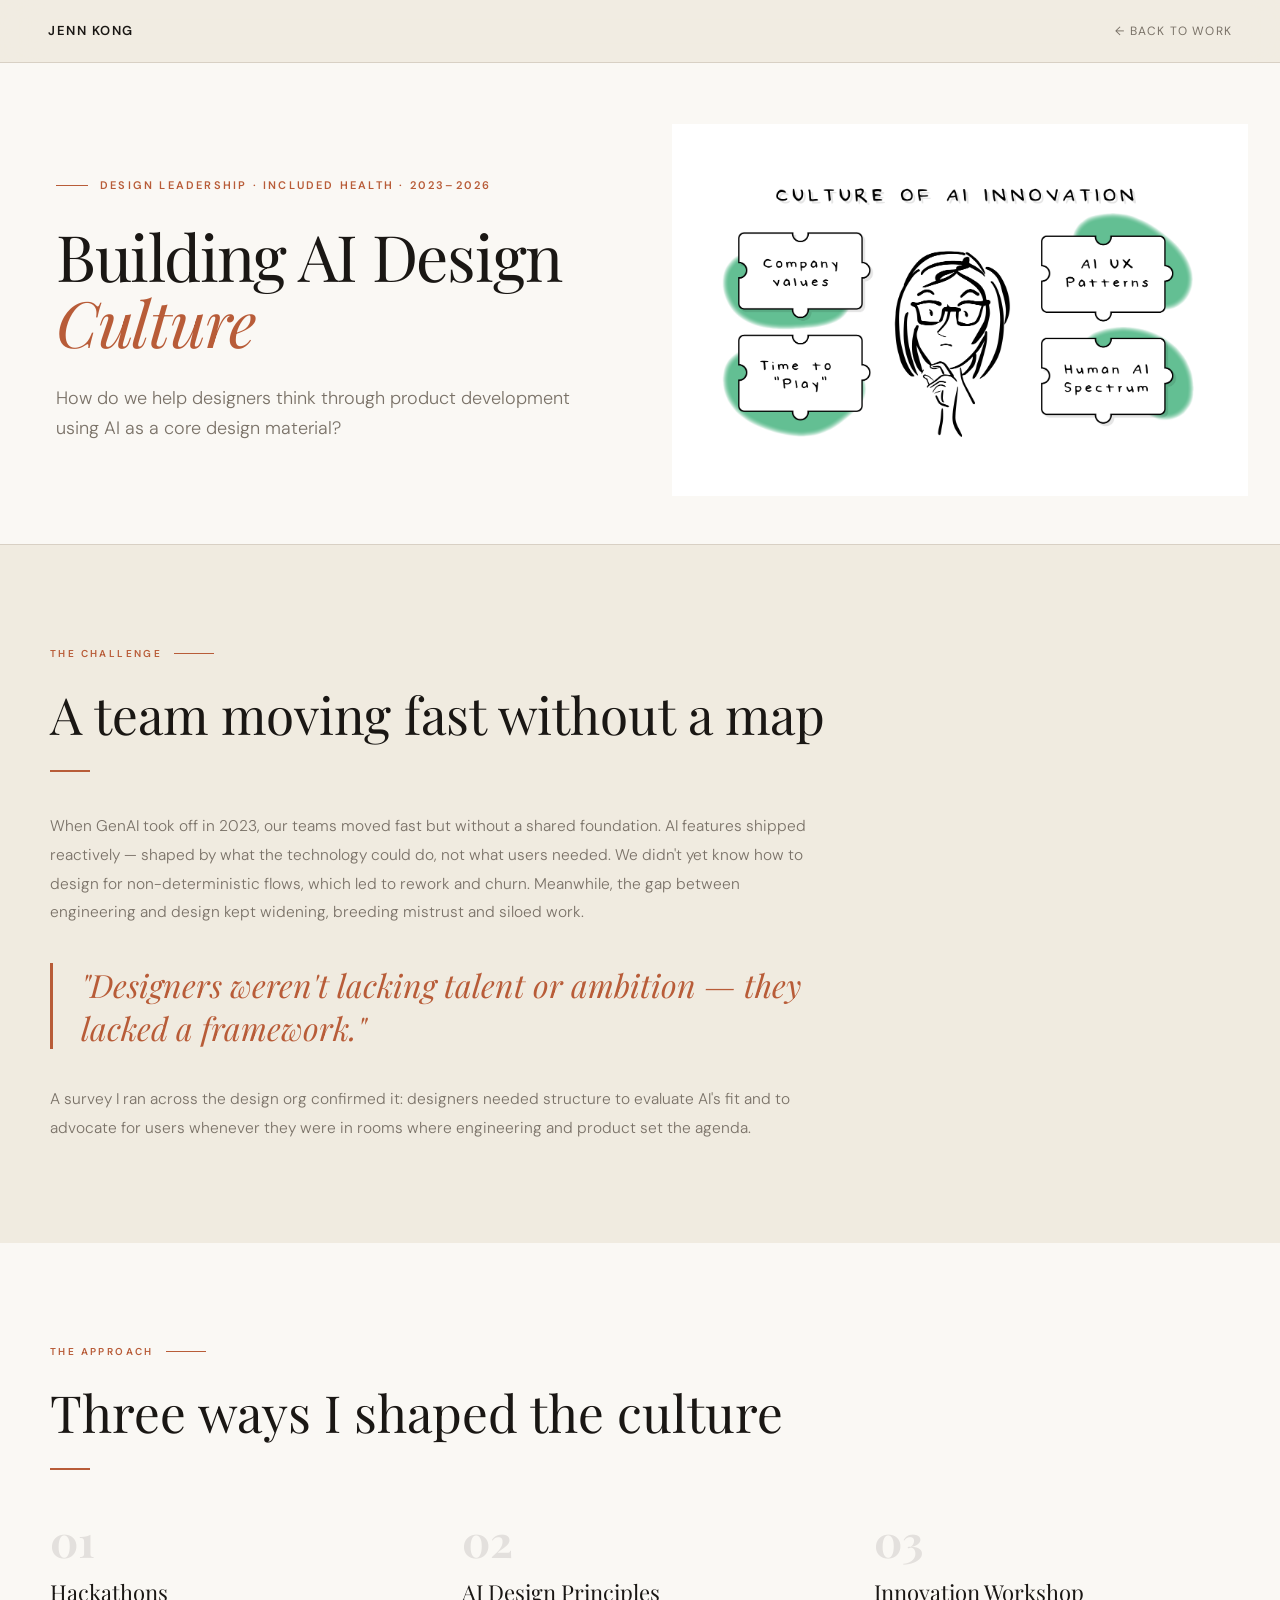
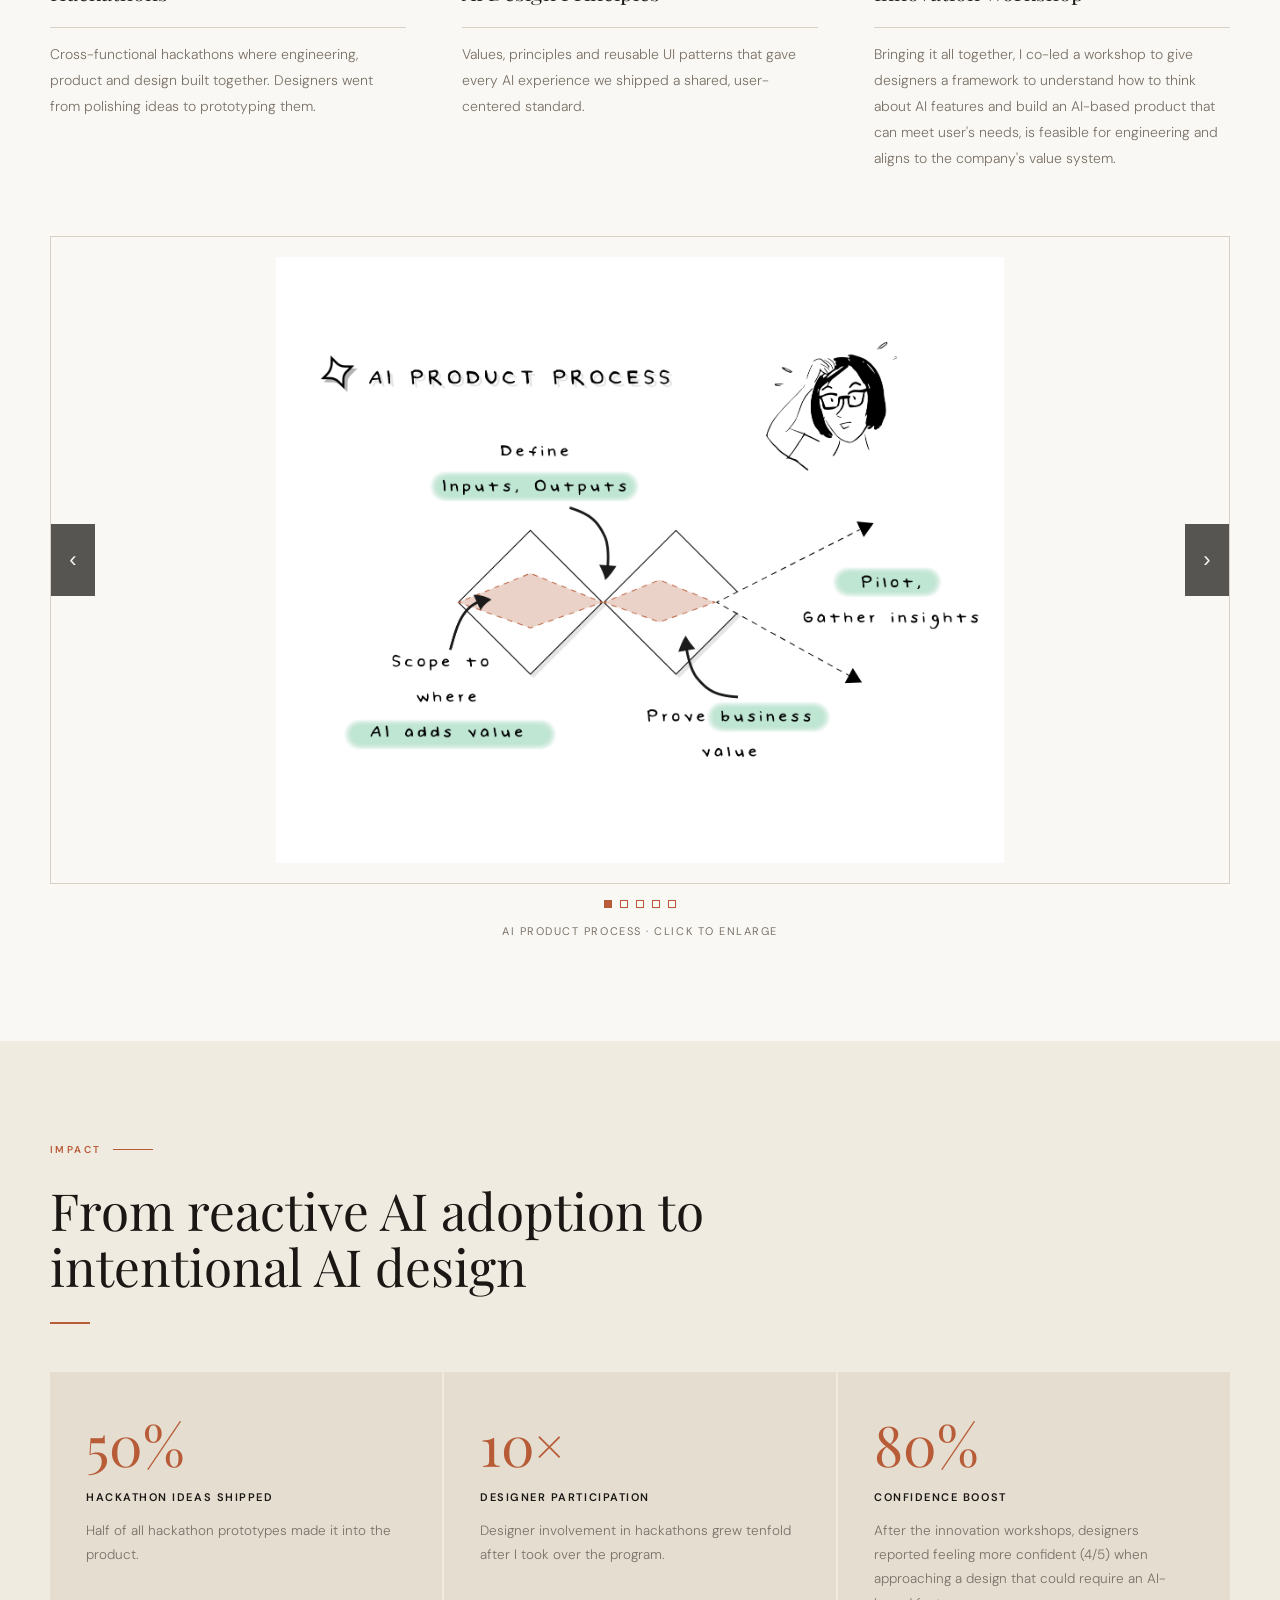
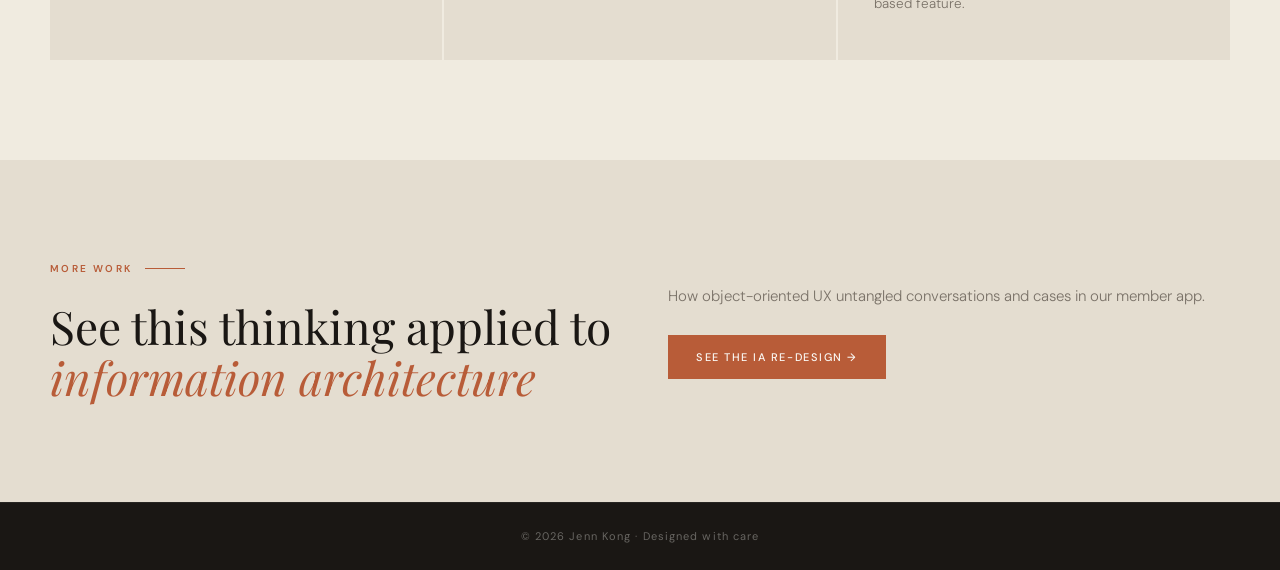
==== commit 46b2e738: "AI Design Culture rewrite + new carousel images" ====
--- a/case-studies/AIDesignCulture.html
+++ b/case-studies/AIDesignCulture.html
@@ -4,205 +4,181 @@
   <meta charset="UTF-8" />
   <meta name="viewport" content="width=device-width, initial-scale=1.0" />
   <title>Building AI Design Culture — Jenn Kong</title>
-  <link rel="stylesheet" href="../styles.css" />
+  <link rel="preconnect" href="https://fonts.googleapis.com" />
+  <link rel="preconnect" href="https://fonts.gstatic.com" crossorigin="anonymous" />
+  <link href="https://fonts.googleapis.com/css2?family=Playfair+Display:ital,wght@0,300;0,400;0,500;0,700;1,300;1,400&family=DM+Sans:wght@300;400;500;600&display=swap" rel="stylesheet" />
+  <link rel="stylesheet" href="../case-study.css" />
 </head>
-<body>
+<body class="cs-body">
+<div class="cs-page">
 
-  <!-- NAV -->
-  <nav>
-    <a href="../index.html" class="nav-logo">Jenn Kong</a>
-    <a href="../index.html#projects" class="nav-back">← Back to Work</a>
+  <nav class="cs-nav">
+    <a href="../index.html" class="cs-nav__logo">Jenn Kong</a>
+    <a href="../index.html#projects" class="cs-nav__back">&larr; Back to Work</a>
   </nav>
 
-  <!-- HERO -->
-  <section class="case-study-hero">
-    <div class="case-hero-left reveal">
-      <div class="case-tag">Design Leadership · Included Health · 2023–2026</div>
-      <h1>Building AI Design Culture</h1>
-      <p class="case-subtitle">How I shaped the way a healthcare design org thinks about, builds with, and grows through AI.</p>
+  <section class="cs-hero">
+    <div class="cs-hero__text cs-reveal">
+      <div class="cs-hero__tag">Design Leadership &middot; Included Health &middot; 2023&ndash;2026</div>
+      <h1 class="cs-hero__title">Building AI Design <em>Culture</em></h1>
+      <p class="cs-hero__lede" style="font-size: 18px; line-height: 1.7;">How do we help designers think through product development using AI as a core design material?</p>
     </div>
-    <div class="case-hero-right">
-      <img src="../images/AI-Workshop.jpg" alt="AI Design Patterns Workshop" />
+    <div class="cs-hero__media">
+      <img src="../images/aiculture-sketch.png" alt="Culture of AI innovation — systems thinking, time to play, AI UX patterns, sci-fi inspiration" />
     </div>
   </section>
 
-  <!-- OVERVIEW -->
-  <section id="overview">
-    <div class="section-label">Overview</div>
-    <h2>The Work Behind the Work</h2>
-    <div class="divider"></div>
-    <div class="overview-grid reveal">
-      <div class="overview-item">
-        <h3>The Context</h3>
-        <p>As AI reshaped what product teams could build, design needed to evolve too — not just in output, but in mindset, process, and culture. I saw a gap and stepped in to close it.</p>
-      </div>
-      <div class="overview-item">
-        <h3>My Role</h3>
-        <p>Beyond my core product work, I took on org-wide design leadership: running hackathons, establishing AI design principles, and bringing external knowledge back in through hands-on internal workshops.</p>
-      </div>
-      <div class="overview-item">
-        <h3>The Impact</h3>
-        <p>A design team that's more confident, more creative, and better equipped to lead AI product decisions — not just react to them.</p>
+  <section class="cs-section cs-section--sand">
+    <div class="cs-wrap">
+      <div class="cs-label"><span>The Challenge</span></div>
+      <h2 class="cs-h2" style="max-width: 900px;">A team moving fast without a map</h2>
+      <div class="cs-rule cs-rule--tight"></div>
+      <div class="cs-prose cs-reveal">
+        <p>When GenAI took off in 2023, our teams moved fast but without a shared foundation. AI features shipped reactively — shaped by what the technology could do, not what users needed. We didn't yet know how to design for non-deterministic flows, which led to rework and churn. Meanwhile, the gap between engineering and design kept widening, breeding mistrust and siloed work.</p>
+        <blockquote class="cs-quote">"Designers weren't lacking talent or ambition — they lacked a framework."</blockquote>
+        <p>A survey I ran across the design org confirmed it: designers needed structure to evaluate AI's fit and to advocate for users whenever they were in rooms where engineering and product set the agenda.</p>
       </div>
     </div>
   </section>
 
-  <!-- PROBLEM -->
-  <section id="problem">
-    <div class="section-label">The Challenge</div>
-    <h2>A team moving fast without a map</h2>
-    <div class="divider"></div>
-    <div class="problem-content reveal">
-      <p>As GenAI took off in early 2023, product teams at Included Health moved quickly — but without a shared foundation. AI features were getting added reactively, driven more by technology push than user need. The result was a fragmented experience and a design team that felt underprepared to lead.</p>
-      <div class="pull-quote">"Designers weren't lacking talent or ambition — they lacked a framework."</div>
-      <p>A survey I ran across our design org surfaced the core gap: designers needed structure for how to think about AI, evaluate its fit, and advocate for users in rooms where engineers and PMs were setting the agenda.</p>
-      <p>The opportunity wasn't just to design better AI features. It was to build a culture where designers could lead AI conversations with confidence — and bring the rest of the org with them.</p>
-    </div>
-  </section>
+  <section class="cs-section cs-section--white">
+    <div class="cs-wrap">
+      <div class="cs-label"><span>The Approach</span></div>
+      <h2 class="cs-h2">Three ways I shaped the culture</h2>
+      <div class="cs-rule"></div>
+      <div class="cs-grid-3 cs-reveal">
+        <div class="cs-phase">
+          <div class="cs-phase__n">01</div>
+          <h3>Hackathons</h3>
+          <p>Cross-functional hackathons where engineering, product and design built together. Designers went from polishing ideas to prototyping them.</p>
+        </div>
+        <div class="cs-phase">
+          <div class="cs-phase__n">02</div>
+          <h3>AI Design Principles</h3>
+          <p>Values, principles and reusable UI patterns that gave every AI experience we shipped a shared, user-centered standard.</p>
+        </div>
+        <div class="cs-phase">
+          <div class="cs-phase__n">03</div>
+          <h3>Innovation Workshop</h3>
+          <p>Bringing it all together, I co-led a workshop to give designers a framework to understand how to think about AI features and build an AI-based product that can meet user's needs, is feasible for engineering and aligns to the company's value system.</p>
+        </div>
+      </div>
 
-  <!-- SOLUTION -->
-  <section id="solution">
-    <div class="section-label">The Approach</div>
-    <h2>Three ways I shaped the culture</h2>
-    <div class="divider"></div>
-    <div class="solution-grid reveal">
-      <div class="solution-text">
-        <p>Rather than waiting for culture to change on its own, I created the conditions for it — through structured innovation, principled design standards, and continuous learning brought back from the outside in.</p>
-        <p>The three pillars of this work:</p>
-        <ul class="solution-list">
-          <li>Hackathons that brought engineering, product, and design together to build, experiment, and stretch creatively — turning cross-functional energy into shipped features</li>
-          <li>A set of AI design values, principles, and UI patterns that gave the team a shared language and a user-centered foundation for every AI experience we built</li>
-          <li>Internal workshops translating external certifications into practical, hands-on learning — making sure new knowledge didn't stop at me</li>
-        </ul>
-      </div>
-      <div>
-        <div class="carousel-wrapper">
-          <div class="carousel-track" id="carouselTrack">
-            <div class="carousel-slide fit-contain"><img src="../images/AI-UX-patterns.png" alt="AI UX design patterns framework" /></div>
-            <div class="carousel-slide"><img src="../images/AI-Workshop.jpg" alt="AI design workshop in session" /></div>
-            <div class="carousel-slide fit-contain"><img src="../images/Kong-sketch_notes.png" alt="Sketchnotes from Rosenfeld Media talk" /></div>
+      <div class="cs-carousel cs-reveal" style="margin-top: 64px;">
+        <div class="cs-carousel__frame" id="csFrame">
+          <div class="cs-carousel__track" id="csTrack">
+            <div class="cs-carousel__slide"><img src="../images/AI_process.png" alt="AI product process" /></div>
+            <div class="cs-carousel__slide"><img src="../images/AI_principles.png" alt="AI product principles" /></div>
+            <div class="cs-carousel__slide"><img src="../images/online_brainstorm.png" alt="Online brainstorm board" /></div>
+            <div class="cs-carousel__slide"><img src="../images/hackathon-live.jpeg" alt="Hackathon kickoff" /></div>
+            <div class="cs-carousel__slide"><img src="../images/AI-Workshop.jpg" alt="AI design workshop in session" /></div>
           </div>
-          <button class="carousel-btn carousel-btn-prev" onclick="moveCarousel(-1)">‹</button>
-          <button class="carousel-btn carousel-btn-next" onclick="moveCarousel(1)">›</button>
+          <button class="cs-carousel__btn cs-carousel__btn--prev" onclick="csMove(-1, event)">&lsaquo;</button>
+          <button class="cs-carousel__btn cs-carousel__btn--next" onclick="csMove(1, event)">&rsaquo;</button>
         </div>
-        <div class="carousel-dots" id="carouselDots">
-          <button class="carousel-dot active" onclick="goToSlide(0)"></button>
-          <button class="carousel-dot" onclick="goToSlide(1)"></button>
-          <button class="carousel-dot" onclick="goToSlide(2)"></button>
+        <div class="cs-carousel__dots">
+          <button class="cs-carousel__dot is-active" onclick="csGoTo(0)"></button>
+          <button class="cs-carousel__dot" onclick="csGoTo(1)"></button>
+          <button class="cs-carousel__dot" onclick="csGoTo(2)"></button>
+          <button class="cs-carousel__dot" onclick="csGoTo(3)"></button>
+          <button class="cs-carousel__dot" onclick="csGoTo(4)"></button>
         </div>
-        <div class="carousel-caption" id="carouselCaption">AI UX design patterns framework</div>
+        <div class="cs-carousel__caption"><span id="csCaption">AI product process</span> &middot; Click to enlarge</div>
       </div>
     </div>
   </section>
 
-  <!-- PROCESS -->
-  <section id="process">
-    <div class="section-label">How It Came Together</div>
-    <h2>Three pillars, in depth</h2>
-    <div class="divider"></div>
-    <div class="process-timeline reveal">
-      <div class="timeline-item">
-        <div class="timeline-step">01</div>
-        <h3>Hackathons</h3>
-        <p>I organized cross-functional hackathons for engineering, product, and design to experiment freely and build together. The format grew participation 10x — creating a culture where designers felt empowered to prototype ideas, not just polish them.</p>
-      </div>
-      <div class="timeline-item">
-        <div class="timeline-step">02</div>
-        <h3>AI Design Principles</h3>
-        <p>I established a set of AI design values, principles, and reusable UI patterns grounded in a user-centered process. These became the foundation for every AI experience we shipped — giving the team a shared standard to design from and evaluate against.</p>
-      </div>
-      <div class="timeline-item">
-        <div class="timeline-step">03</div>
-        <h3>External Learning, Brought In</h3>
-        <p>I earned certifications in OOUX, communication strategy, and AI product design — and ran a practical internal workshop after each one. Learning didn't stop at me; it became a resource for the whole org.</p>
-      </div>
-      <div class="timeline-item">
-        <div class="timeline-step">04</div>
-        <h3>Scaling the Mindset</h3>
-        <p>By modeling the process, building reusable tools, and creating space for experimentation, I helped move the org from reactive AI adoption to intentional AI design.</p>
+  <section class="cs-section cs-section--sand">
+    <div class="cs-wrap">
+      <div class="cs-label"><span>Impact</span></div>
+      <h2 class="cs-h2" style="max-width: 900px;">From reactive AI adoption to intentional AI design</h2>
+      <div class="cs-rule"></div>
+      <div class="cs-results cs-reveal">
+        <div class="cs-result">
+          <div class="cs-result__stat">50%</div>
+          <div class="cs-result__label">Hackathon Ideas Shipped</div>
+          <p>Half of all hackathon prototypes made it into the product.</p>
+        </div>
+        <div class="cs-result">
+          <div class="cs-result__stat">10&times;</div>
+          <div class="cs-result__label">Designer Participation</div>
+          <p>Designer involvement in hackathons grew tenfold after I took over the program.</p>
+        </div>
+        <div class="cs-result">
+          <div class="cs-result__stat">80%</div>
+          <div class="cs-result__label">Confidence Boost</div>
+          <p>After the innovation workshops, designers reported feeling more confident (4/5) when approaching a design that could require an&nbsp;AI-based feature.</p>
+        </div>
       </div>
     </div>
   </section>
 
-  <!-- RESULTS -->
-  <section id="results">
-    <div class="section-label">Impact</div>
-    <h2>Results that compounded across the org</h2>
-    <div class="divider"></div>
-    <div class="results-grid reveal">
-      <div class="result-card">
-        <div class="result-stat">50%</div>
-        <div class="result-label">Hackathon Ideas Shipped</div>
-        <p class="result-desc">Half of all features prototyped during hackathons made it into the product — a direct pipeline from creative experimentation to real user value.</p>
+  <section class="cs-section cs-section--stone">
+    <div class="cs-wrap cs-cta cs-reveal">
+      <div>
+        <div class="cs-label"><span>More Work</span></div>
+        <h2 class="cs-cta__title">See this thinking applied to <em>information architecture</em></h2>
       </div>
-      <div class="result-card">
-        <div class="result-stat">10×</div>
-        <div class="result-label">Designer Participation</div>
-        <p class="result-desc">Designer involvement in hackathons grew tenfold after I took over leadership — the format finally felt relevant and empowering for the design discipline.</p>
-      </div>
-      <div class="result-card">
-        <div class="result-stat">75%</div>
-        <div class="result-label">Employee Morale Boost</div>
-        <p class="result-desc">Three quarters of employees reported a morale lift tied to the hackathon program — building camaraderie and creative energy across engineering, product, and design.</p>
+      <div class="cs-cta__right">
+        <p>How object-oriented UX untangled conversations and cases in our member app.</p>
+        <a href="InformationArchitecture.html" class="cs-btn">See the IA Re-design &rarr;</a>
       </div>
     </div>
   </section>
 
-  <!-- CTA -->
-  <section class="case-study-cta reveal">
-    <div>
-      <div class="section-label">More Work</div>
-      <h2>See how this culture-building translated into a <em>production AI product.</em></h2>
-    </div>
-    <div>
-      <p>The Dot Platform case study shows the full arc — from vision alignment to brand identity to a shipped multi-agent healthcare assistant.</p>
-      <a href="DotPlatform.html" class="btn btn-primary">See the Dot Platform →</a>
-    </div>
-  </section>
+  <footer class="cs-footer">&copy; 2026 Jenn Kong &middot; Designed with care</footer>
 
-  <!-- FOOTER -->
-  <footer>
-    <span>© 2026 Jenn Kong · Designed with care</span>
-  </footer>
+</div>
 
-  <script>
-    const captions = [
-      'AI UX design patterns framework',
-      'AI design workshop in session',
-      'Sketchnotes from Rosenfeld Media talk'
-    ];
-    let current = 0;
-    const total = 3;
+<script>
+  var csSrcs = ["../images/AI_process.png","../images/AI_principles.png","../images/online_brainstorm.png","../images/hackathon-live.jpeg","../images/AI-Workshop.jpg"];
+  var csCaptions = ["AI product process","AI product principles","Online brainstorm board","Hackathon kickoff","AI design workshop in session"];
+  var csCurrent = 0;
+  var csTotal = csSrcs.length;
+  var csTimer;
 
-    function updateCarousel() {
-      document.getElementById('carouselTrack').style.transform = `translateX(-${current * 100}%)`;
-      document.getElementById('carouselCaption').textContent = captions[current];
-      document.querySelectorAll('.carousel-dot').forEach((dot, i) => {
-        dot.classList.toggle('active', i === current);
-      });
-    }
+  function csUpdate() {
+    document.getElementById('csTrack').style.transform = 'translateX(-' + (csCurrent * 100) + '%)';
+    document.getElementById('csCaption').textContent = csCaptions[csCurrent];
+    var dots = document.querySelectorAll('.cs-carousel__dot');
+    for (var i = 0; i < dots.length; i++) dots[i].classList.toggle('is-active', i === csCurrent);
+  }
+  function csStart() {
+    clearInterval(csTimer);
+    csTimer = setInterval(function () { csCurrent = (csCurrent + 1) % csTotal; csUpdate(); }, 5000);
+  }
+  function csMove(dir, e) {
+    if (e) e.stopPropagation();
+    clearInterval(csTimer);
+    csCurrent = (csCurrent + dir + csTotal) % csTotal;
+    csUpdate();
+  }
+  function csGoTo(i) { clearInterval(csTimer); csCurrent = i; csUpdate(); }
 
-    let isPaused = false;
-    let autoPlay;
+  document.getElementById('csFrame').addEventListener('click', function (e) {
+    if (e.target.tagName === 'BUTTON') return;
+    clearInterval(csTimer);
+    var box = document.createElement('div');
+    box.className = 'cs-lightbox';
+    var img = document.createElement('img');
+    img.src = csSrcs[csCurrent];
+    img.alt = csCaptions[csCurrent];
+    box.appendChild(img);
+    function close() { box.remove(); document.removeEventListener('keydown', onKey); }
+    function onKey(ev) { if (ev.key === 'Escape') close(); }
+    box.addEventListener('click', close);
+    document.addEventListener('keydown', onKey);
+    document.body.appendChild(box);
+  });
 
-    function startAutoPlay() {
-      clearInterval(autoPlay);
-      autoPlay = setInterval(() => { current = (current + 1) % total; updateCarousel(); }, 4000);
-    }
-    function pauseCarousel() { clearInterval(autoPlay); }
-    function resumeCarousel() { if (!isPaused) startAutoPlay(); }
-    function moveCarousel(dir) { current = (current + dir + total) % total; updateCarousel(); isPaused = true; pauseCarousel(); }
-    function goToSlide(i) { current = i; updateCarousel(); }
+  csStart();
 
-    startAutoPlay();
-    document.querySelector('.carousel-wrapper').addEventListener('mouseenter', pauseCarousel);
-    document.querySelector('.carousel-wrapper').addEventListener('mouseleave', resumeCarousel);
-
-    // Scroll reveal
-    const observer = new IntersectionObserver(entries => {
-      entries.forEach(e => { if (e.isIntersecting) { e.target.classList.add('visible'); observer.unobserve(e.target); } });
-    }, { threshold: 0.08 });
-    document.querySelectorAll('.reveal').forEach(el => observer.observe(el));
-  </script>
+  var csObserver = new IntersectionObserver(function (entries) {
+    entries.forEach(function (e) {
+      if (e.isIntersecting) { e.target.classList.add('is-visible'); csObserver.unobserve(e.target); }
+    });
+  }, { threshold: 0.08 });
+  document.querySelectorAll('.cs-reveal').forEach(function (el) { csObserver.observe(el); });
+</script>
 </body>
 </html>
--- a/case-study.css
+++ b/case-study.css
@@ -0,0 +1,367 @@
+/* ==========================================================================
+   Case study styles — Sandstone & Terracotta
+   Reusable across any case-study page. Link alongside styles.css:
+     <link rel="stylesheet" href="../case-study.css" />
+   ========================================================================== */
+
+:root {
+  --cs-sand:      #f0ebe0;
+  --cs-white:     #faf8f4;
+  --cs-stone:     #e4ddd0;
+  --cs-pebble:    #c8bfb0;
+  --cs-accent:    #b85c38;
+  --cs-accent-dk: #8f3e22;
+  --cs-accent-lt: #d4795a;
+  --cs-mid:       #7a7268;
+  --cs-charcoal:  #2e2a26;
+  --cs-ink:       #1a1714;
+  --cs-border:    #d8d0c4;
+  --cs-display:   'Playfair Display', Georgia, serif;
+  --cs-body:      'DM Sans', Helvetica, Arial, sans-serif;
+}
+
+/* --- base ---------------------------------------------------------------- */
+
+.cs-page *,
+.cs-page *::before,
+.cs-page *::after { box-sizing: border-box; }
+
+body.cs-body {
+  margin: 0;
+  background: var(--cs-sand);
+  color: var(--cs-ink);
+  font-family: var(--cs-body);
+  font-size: 15px;
+  line-height: 1.7;
+  overflow-x: hidden;
+  -webkit-font-smoothing: antialiased;
+}
+html { scroll-behavior: smooth; }
+
+.cs-page a { color: var(--cs-accent); }
+.cs-page a:hover { color: var(--cs-accent-dk); }
+
+/* --- nav ----------------------------------------------------------------- */
+
+.cs-nav {
+  position: fixed; top: 0; left: 0; right: 0; z-index: 100;
+  display: flex; justify-content: space-between; align-items: center;
+  gap: 24px; flex-wrap: wrap;
+  padding: 20px 48px;
+  background: rgba(240, 235, 224, 0.92);
+  backdrop-filter: blur(20px);
+  border-bottom: 1px solid var(--cs-border);
+}
+.cs-nav__logo {
+  font-size: 13px; font-weight: 600; letter-spacing: 0.12em;
+  color: var(--cs-ink) !important; text-decoration: none; text-transform: uppercase;
+}
+.cs-nav__back {
+  font-size: 12px; letter-spacing: 0.1em; text-transform: uppercase;
+  color: var(--cs-mid) !important; text-decoration: none; transition: color .2s;
+}
+.cs-nav__back:hover { color: var(--cs-accent) !important; }
+
+/* --- section shells ------------------------------------------------------ */
+
+.cs-section { padding: 100px 48px; }
+.cs-section--sand { background: var(--cs-sand); }
+.cs-section--white { background: var(--cs-white); }
+.cs-section--stone { background: var(--cs-stone); }
+.cs-section--charcoal { background: var(--cs-charcoal); color: var(--cs-white); }
+.cs-wrap { max-width: 1180px; margin: 0 auto; }
+
+.cs-label {
+  display: flex; align-items: center; gap: 12px;
+  font-size: 10px; font-weight: 600; letter-spacing: 0.24em;
+  text-transform: uppercase; color: var(--cs-accent);
+  margin-bottom: 24px;
+}
+.cs-label::after { content: ''; width: 40px; height: 1px; background: currentColor; }
+
+.cs-h2 {
+  font-family: var(--cs-display);
+  font-size: clamp(34px, 4vw, 54px); font-weight: 300;
+  line-height: 1.1; margin: 0; text-wrap: pretty;
+}
+.cs-h3 {
+  font-family: var(--cs-display);
+  font-size: 22px; font-weight: 300; color: var(--cs-accent);
+  margin: 0 0 16px; padding-bottom: 16px;
+  border-bottom: 1px solid var(--cs-border);
+}
+.cs-rule { width: 40px; height: 2px; background: var(--cs-accent); margin: 28px 0 48px; }
+.cs-rule--tight { margin: 28px 0 40px; }
+
+/* --- hero ---------------------------------------------------------------- */
+
+.cs-hero {
+  display: grid; grid-template-columns: repeat(auto-fit, minmax(340px, 1fr));
+  background: var(--cs-white);
+  padding-top: 76px;
+  border-bottom: 1px solid var(--cs-border);
+}
+.cs-hero__text {
+  padding: 88px 56px;
+  display: flex; flex-direction: column; justify-content: center;
+}
+.cs-hero__tag {
+  display: flex; align-items: center; gap: 12px;
+  font-size: 11px; font-weight: 600; letter-spacing: 0.2em;
+  text-transform: uppercase; color: var(--cs-accent);
+  margin-bottom: 28px;
+}
+.cs-hero__tag::before { content: ''; width: 32px; height: 1px; background: currentColor; }
+.cs-hero__title {
+  font-family: var(--cs-display);
+  font-size: clamp(42px, 5vw, 72px); font-weight: 300;
+  line-height: 1.03; letter-spacing: -0.02em;
+  margin: 0 0 28px; text-wrap: pretty;
+}
+.cs-hero__title em { font-style: italic; color: var(--cs-accent); }
+.cs-hero__lede {
+  font-size: 16.5px; color: var(--cs-mid); font-weight: 300;
+  line-height: 1.8; max-width: 520px; margin: 0;
+}
+.cs-hero__lede b { color: var(--cs-ink); font-weight: 600; }
+.cs-hero__media {
+  min-height: 52vh; background: var(--cs-white);
+  display: flex; align-items: center; justify-content: center;
+  padding: 32px;
+}
+.cs-hero__media img {
+  max-width: 100%; max-height: 100%;
+  object-fit: contain; display: block;
+}
+
+/* --- text blocks --------------------------------------------------------- */
+
+.cs-prose { max-width: 760px; }
+.cs-prose p {
+  font-size: 15.5px; color: var(--cs-mid);
+  line-height: 1.85; font-weight: 300; margin: 0 0 20px;
+}
+.cs-prose p:last-child { margin-bottom: 0; }
+.cs-section--charcoal .cs-prose p { color: rgba(250, 248, 244, 0.68); }
+
+.cs-quote {
+  font-family: var(--cs-display);
+  font-size: clamp(22px, 2.6vw, 32px); font-style: italic; font-weight: 300;
+  color: var(--cs-accent); line-height: 1.35;
+  margin: 36px 0; padding-left: 28px;
+  border-left: 3px solid var(--cs-accent);
+  text-wrap: pretty;
+}
+
+.cs-list { list-style: none; margin: 0; padding: 0; display: grid; gap: 14px; }
+.cs-list li {
+  display: grid; grid-template-columns: auto 1fr; gap: 14px;
+  align-items: baseline;
+  font-size: 14.5px; color: var(--cs-charcoal); line-height: 1.75;
+}
+.cs-list li::before {
+  content: ''; width: 5px; height: 5px;
+  background: var(--cs-accent); transform: translateY(-4px);
+}
+.cs-section--charcoal .cs-list li { color: rgba(250, 248, 244, 0.68); }
+.cs-section--charcoal .cs-list li::before { background: var(--cs-accent-lt); }
+
+/* numbered timeline (Overview) */
+.cs-steps { list-style: none; margin: 0; padding: 0; display: grid; gap: 14px; }
+.cs-steps li {
+  display: grid; grid-template-columns: auto 1fr; gap: 14px;
+  align-items: baseline;
+  font-size: 14.5px; color: var(--cs-mid); font-weight: 300; line-height: 1.6;
+}
+.cs-steps__n {
+  font-size: 11px; font-weight: 600; letter-spacing: 0.1em;
+  color: var(--cs-accent);
+}
+
+/* numbered accomplishments list */
+.cs-role { display: grid; grid-template-columns: repeat(auto-fit, minmax(320px, 1fr)); gap: 56px; align-items: start; }
+.cs-numbered { list-style: none; margin: 0; padding: 0; }
+.cs-numbered li {
+  display: grid; grid-template-columns: 40px 1fr; gap: 12px; align-items: baseline;
+  padding: 14px 0; border-top: 1px solid var(--cs-border);
+  font-size: 14.5px; color: var(--cs-charcoal); line-height: 1.65;
+}
+.cs-numbered li:last-child { border-bottom: 1px solid var(--cs-border); }
+.cs-numbered__n { font-family: var(--cs-display); font-size: 18px; color: var(--cs-accent); }
+
+/* press cards */
+.cs-press { display: grid; grid-template-columns: repeat(auto-fit, minmax(300px, 1fr)); gap: 2px; }
+.cs-press__card {
+  background: var(--cs-stone); padding: 40px 36px;
+  display: flex; flex-direction: column; gap: 14px;
+  text-decoration: none; color: var(--cs-ink) !important;
+  transition: background .3s;
+}
+.cs-press__card:hover { background: var(--cs-pebble); color: var(--cs-ink) !important; }
+.cs-press__kicker { font-size: 10px; letter-spacing: 0.16em; text-transform: uppercase; color: var(--cs-accent); font-weight: 600; }
+.cs-press__title { font-family: var(--cs-display); font-size: 24px; font-weight: 300; line-height: 1.25; }
+.cs-press__cta { font-size: 11px; font-weight: 500; letter-spacing: 0.14em; text-transform: uppercase; color: var(--cs-charcoal); margin-top: auto; }
+
+/* --- grids --------------------------------------------------------------- */
+
+.cs-grid-3 { display: grid; grid-template-columns: repeat(auto-fit, minmax(260px, 1fr)); gap: 56px; }
+.cs-grid-4 { display: grid; grid-template-columns: repeat(auto-fit, minmax(240px, 1fr)); gap: 48px; }
+.cs-grid-3 p, .cs-grid-4 p {
+  font-size: 14.5px; color: var(--cs-mid);
+  line-height: 1.85; font-weight: 300; margin: 0;
+}
+
+.cs-phase__n {
+  font-family: var(--cs-display);
+  font-size: 44px; font-weight: 700; color: rgba(26, 23, 20, 0.1);
+  line-height: 1; margin-bottom: 12px;
+}
+.cs-phase h3 {
+  font-family: var(--cs-display);
+  font-size: 22px; font-weight: 300; margin: 0 0 14px;
+  padding-bottom: 16px; border-bottom: 1px solid var(--cs-border);
+}
+.cs-phase p { font-size: 14px; }
+
+/* dark band headings */
+.cs-section--charcoal .cs-label { color: var(--cs-accent-lt); }
+.cs-section--charcoal .cs-h2 { color: var(--cs-white); }
+.cs-section--charcoal .cs-rule { background: var(--cs-accent-lt); }
+
+/* --- results ------------------------------------------------------------- */
+
+.cs-results { display: grid; grid-template-columns: repeat(auto-fit, minmax(260px, 1fr)); gap: 2px; }
+.cs-result { background: var(--cs-stone); padding: 44px 36px; }
+.cs-result__stat {
+  font-family: var(--cs-display);
+  font-size: 56px; font-weight: 300; color: var(--cs-accent);
+  line-height: 1; margin-bottom: 16px;
+}
+.cs-result__label {
+  font-size: 11px; font-weight: 600; letter-spacing: 0.14em;
+  text-transform: uppercase; color: var(--cs-ink); margin-bottom: 12px;
+}
+.cs-result p {
+  font-size: 13.5px; color: var(--cs-mid);
+  line-height: 1.8; font-weight: 300; margin: 0;
+}
+.cs-note {
+  font-size: 13px; color: var(--cs-mid); font-weight: 300;
+  font-style: italic; margin: 28px 0 0;
+}
+
+/* --- carousel ------------------------------------------------------------ */
+
+.cs-carousel { margin-top: 56px; }
+.cs-carousel__frame {
+  position: relative; overflow: hidden;
+  background: var(--cs-white); border: 1px solid var(--cs-border);
+  height: clamp(420px, 72vh, 880px);
+  cursor: zoom-in;
+}
+.cs-carousel__track {
+  display: flex; height: 100%;
+  transition: transform .5s cubic-bezier(.16, 1, .3, 1);
+}
+.cs-carousel__slide {
+  flex: 0 0 100%;
+  display: flex; align-items: center; justify-content: center;
+  padding: 20px; background: var(--cs-white);
+}
+.cs-carousel__slide img {
+  max-width: 100%; max-height: 100%;
+  object-fit: contain; display: block;
+}
+.cs-carousel__btn {
+  position: absolute; top: 50%; transform: translateY(-50%);
+  width: 44px; height: 72px; border: none;
+  background: rgba(26, 23, 20, 0.72); color: var(--cs-white);
+  font-size: 22px; cursor: pointer; transition: background .2s;
+}
+.cs-carousel__btn:hover { background: var(--cs-accent); }
+.cs-carousel__btn--prev { left: 0; }
+.cs-carousel__btn--next { right: 0; }
+.cs-carousel__dots {
+  display: flex; gap: 8px; align-items: center; justify-content: center;
+  margin-top: 16px;
+}
+.cs-carousel__dot {
+  width: 8px; height: 8px; padding: 0;
+  border: 1px solid var(--cs-accent); background: transparent; cursor: pointer;
+}
+.cs-carousel__dot.is-active { background: var(--cs-accent); }
+.cs-carousel__caption {
+  text-align: center;
+  font-size: 11px; letter-spacing: 0.14em; text-transform: uppercase;
+  color: var(--cs-mid); margin-top: 14px;
+}
+
+.cs-lightbox {
+  position: fixed; inset: 0; z-index: 9999;
+  background: rgba(26, 23, 20, 0.92);
+  display: flex; align-items: center; justify-content: center;
+  padding: 40px; cursor: zoom-out; overflow: auto;
+}
+.cs-lightbox img {
+  max-width: 100%; max-height: 100%;
+  object-fit: contain; background: var(--cs-white);
+}
+
+/* --- cta + footer -------------------------------------------------------- */
+
+.cs-cta {
+  display: grid; grid-template-columns: repeat(auto-fit, minmax(300px, 1fr));
+  gap: 56px; align-items: center;
+}
+.cs-cta__title {
+  font-family: var(--cs-display);
+  font-size: clamp(30px, 3.6vw, 48px); font-weight: 300;
+  line-height: 1.1; margin: 0; text-wrap: pretty;
+}
+.cs-cta__title em { font-style: italic; color: var(--cs-accent); }
+.cs-cta__right { display: flex; flex-direction: column; gap: 24px; align-items: flex-start; }
+.cs-cta__right p {
+  font-size: 15px; color: var(--cs-mid);
+  line-height: 1.85; font-weight: 300; margin: 0;
+}
+.cs-btn {
+  padding: 13px 28px;
+  font-size: 11px; font-weight: 500; letter-spacing: 0.14em;
+  text-transform: uppercase; text-decoration: none;
+  background: var(--cs-accent); color: var(--cs-white) !important;
+  transition: all .3s;
+}
+.cs-btn:hover {
+  background: var(--cs-accent-dk); color: var(--cs-white) !important;
+  transform: translateY(-2px);
+}
+
+.cs-footer {
+  background: var(--cs-ink); color: rgba(250, 248, 244, 0.35);
+  text-align: center; font-size: 11px; letter-spacing: 0.1em;
+  padding: 24px 48px; border-top: 1px solid rgba(255, 255, 255, 0.06);
+}
+
+/* --- reveal animation ---------------------------------------------------- */
+
+.cs-reveal {
+  opacity: 0; transform: translateY(24px);
+  transition: opacity .9s cubic-bezier(.16, 1, .3, 1), transform .9s cubic-bezier(.16, 1, .3, 1);
+}
+.cs-reveal.is-visible { opacity: 1; transform: none; }
+
+@media (prefers-reduced-motion: reduce) {
+  .cs-reveal { opacity: 1; transform: none; transition: none; }
+  .cs-carousel__track { transition: none; }
+}
+
+/* --- responsive ---------------------------------------------------------- */
+
+@media (max-width: 900px) {
+  .cs-nav { padding: 18px 24px; }
+  .cs-section { padding: 72px 28px; }
+  .cs-hero__text { padding: 64px 28px; }
+  .cs-hero__media { min-height: 44vh; padding: 20px; }
+  .cs-grid-3, .cs-grid-4 { gap: 40px; }
+  .cs-carousel__frame { height: clamp(320px, 56vh, 560px); }
+}
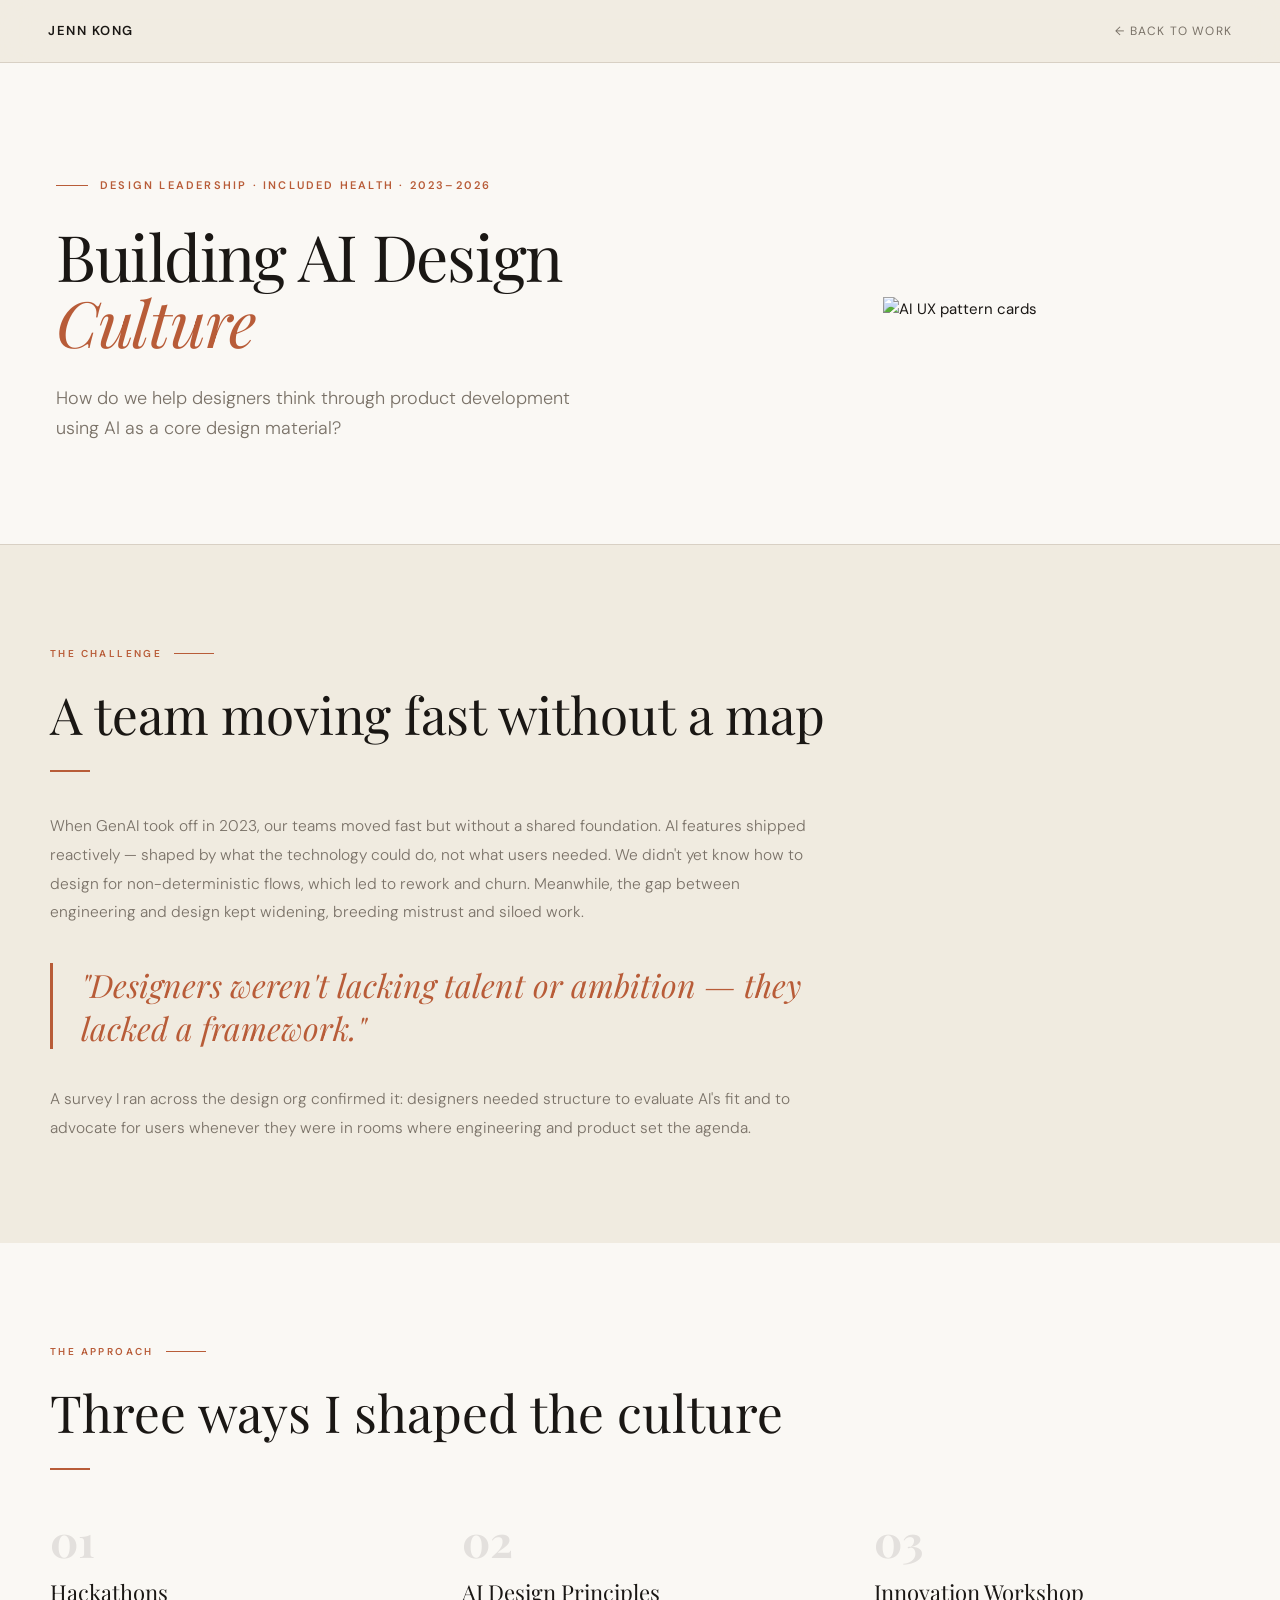
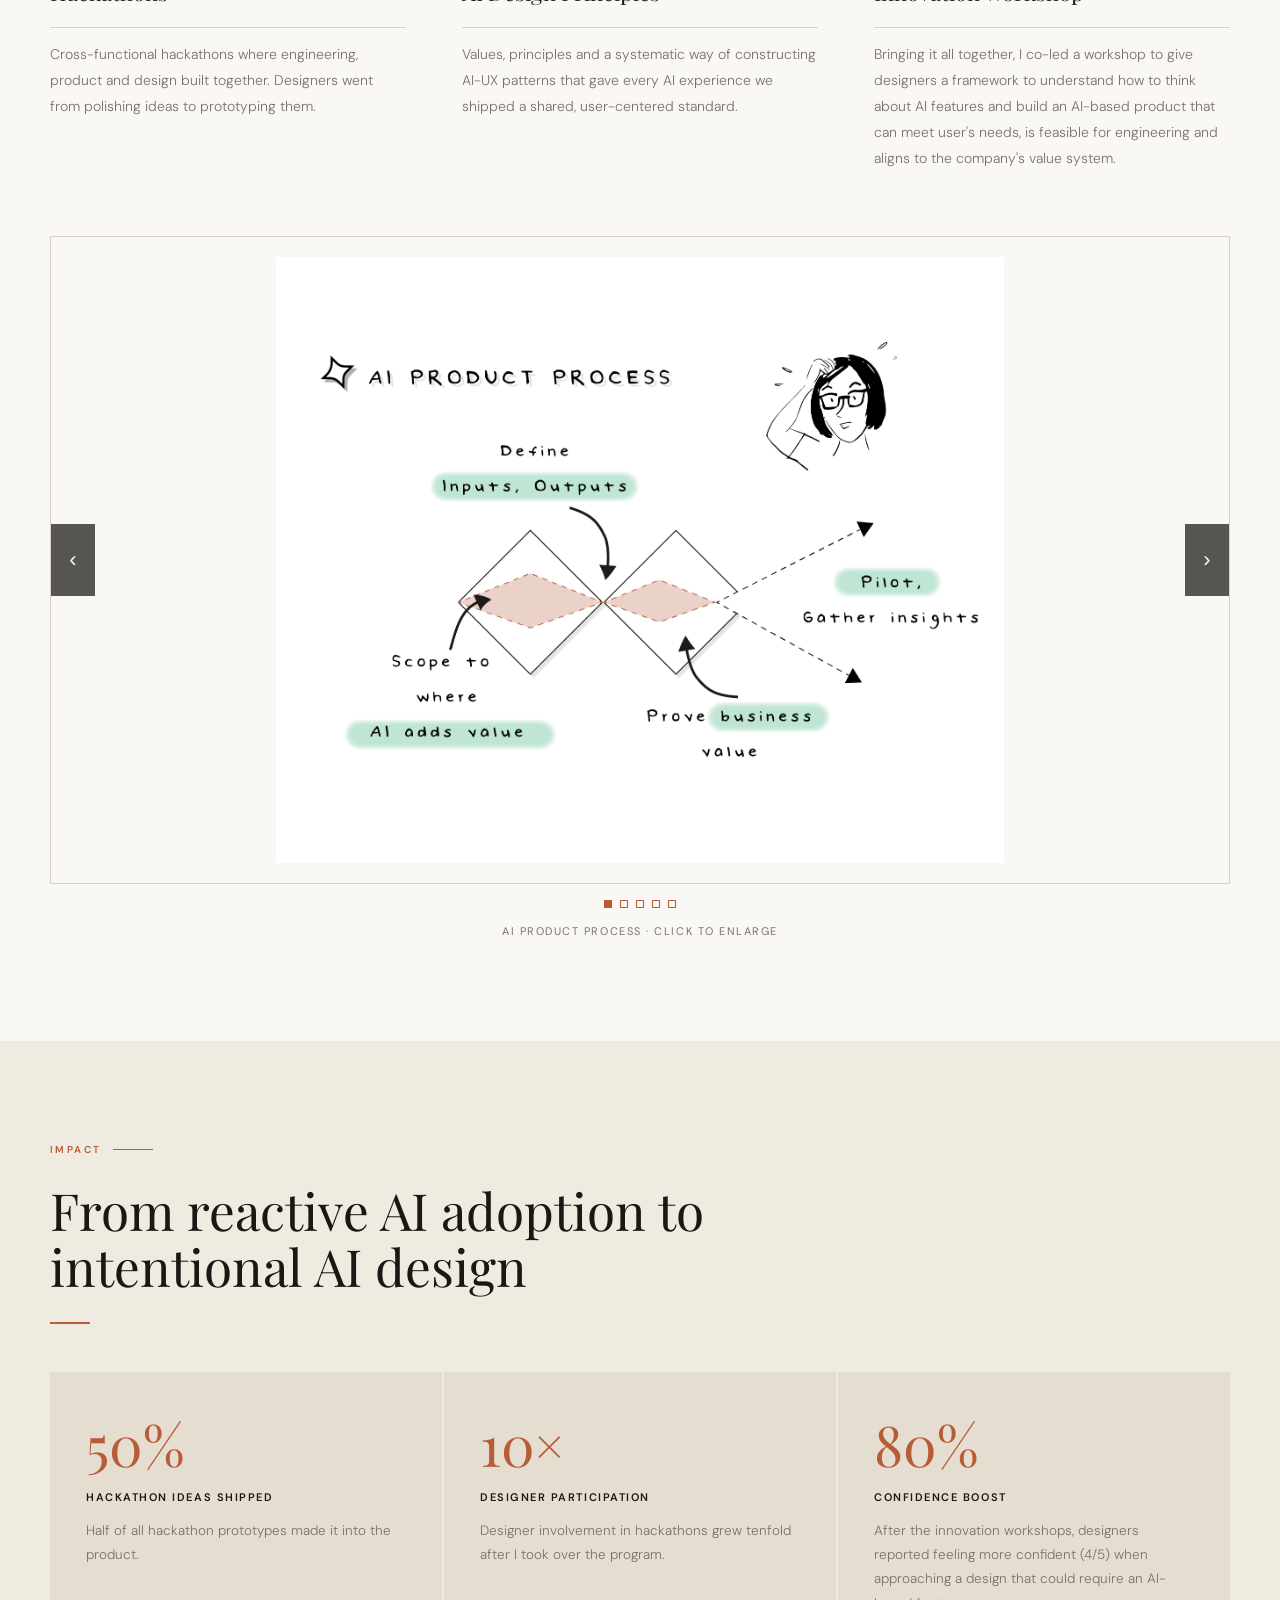
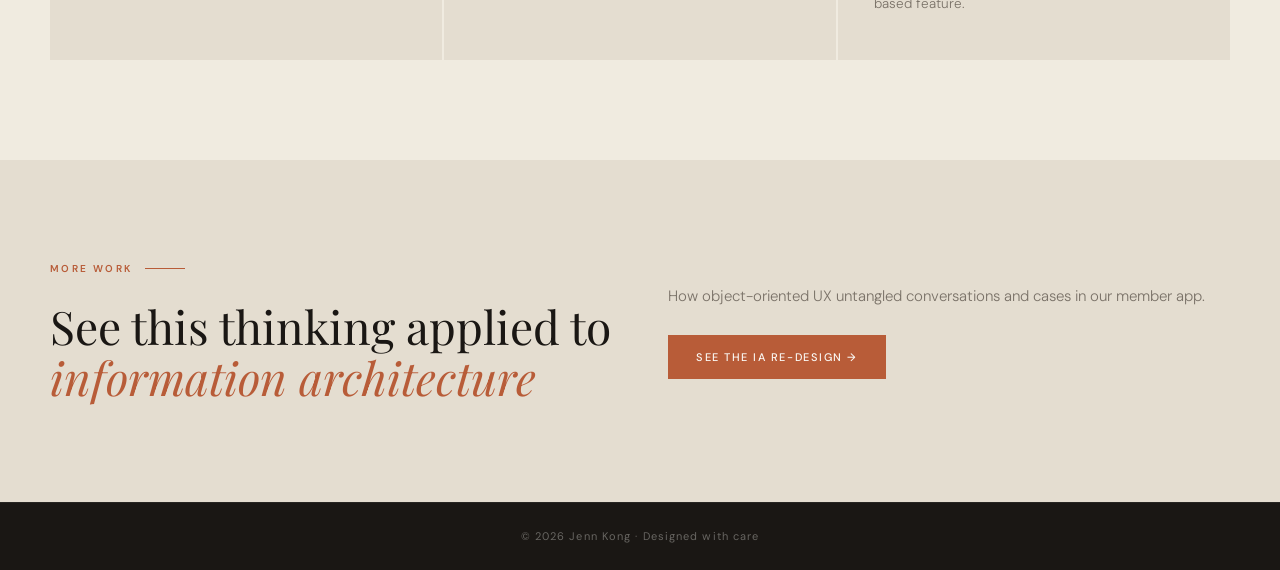
==== commit 67a8a387: "AI Design Culture new header image" ====
--- a/case-studies/AIDesignCulture.html
+++ b/case-studies/AIDesignCulture.html
@@ -24,7 +24,7 @@
       <p class="cs-hero__lede" style="font-size: 18px; line-height: 1.7;">How do we help designers think through product development using AI as a core design material?</p>
     </div>
     <div class="cs-hero__media">
-      <img src="../images/aiculture-sketch.png" alt="Culture of AI innovation — systems thinking, time to play, AI UX patterns, sci-fi inspiration" />
+      <img src="../images/ai_pattern_cards.jpeg" alt="AI UX pattern cards" />
     </div>
   </section>
 
@@ -55,7 +55,7 @@
         <div class="cs-phase">
           <div class="cs-phase__n">02</div>
           <h3>AI Design Principles</h3>
-          <p>Values, principles and reusable UI patterns that gave every AI experience we shipped a shared, user-centered standard.</p>
+          <p>Values, principles and a systematic way of constructing AI-UX patterns that gave every AI experience we shipped a shared, user-centered standard.</p>
         </div>
         <div class="cs-phase">
           <div class="cs-phase__n">03</div>
